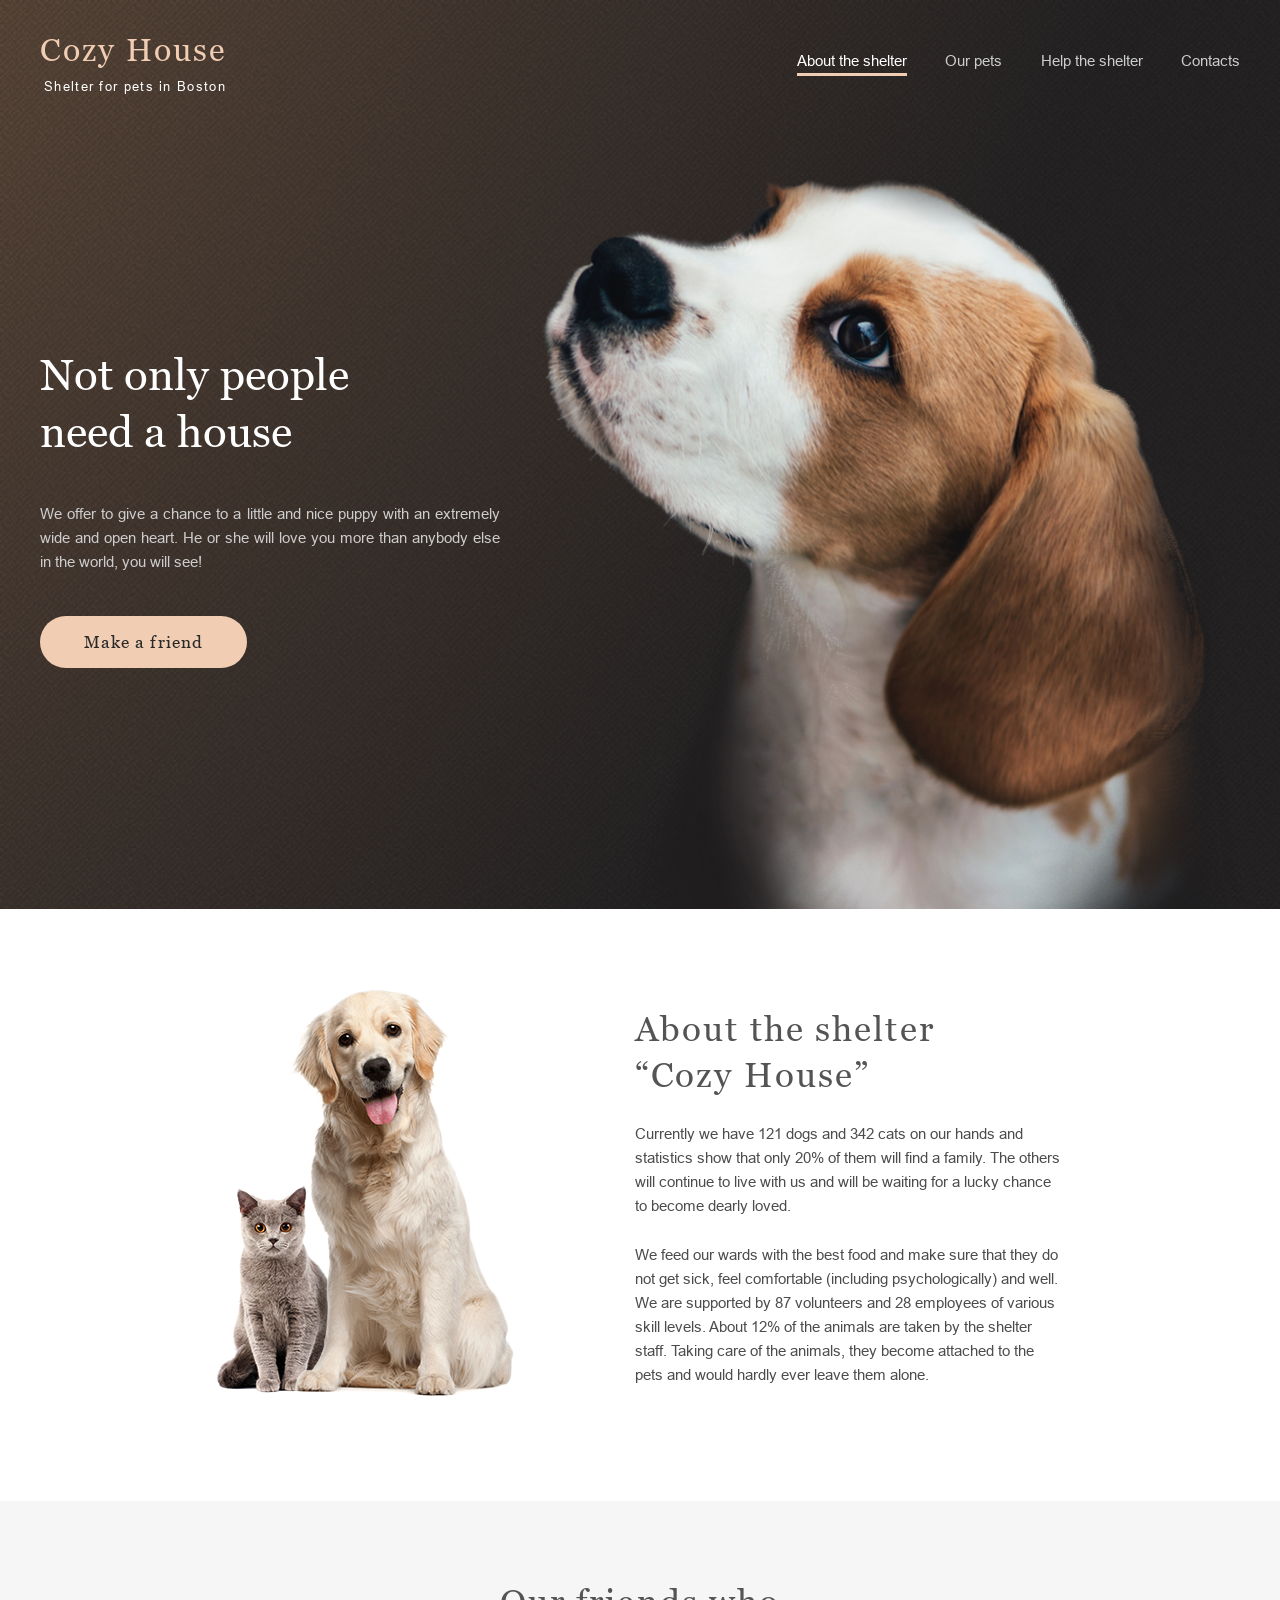
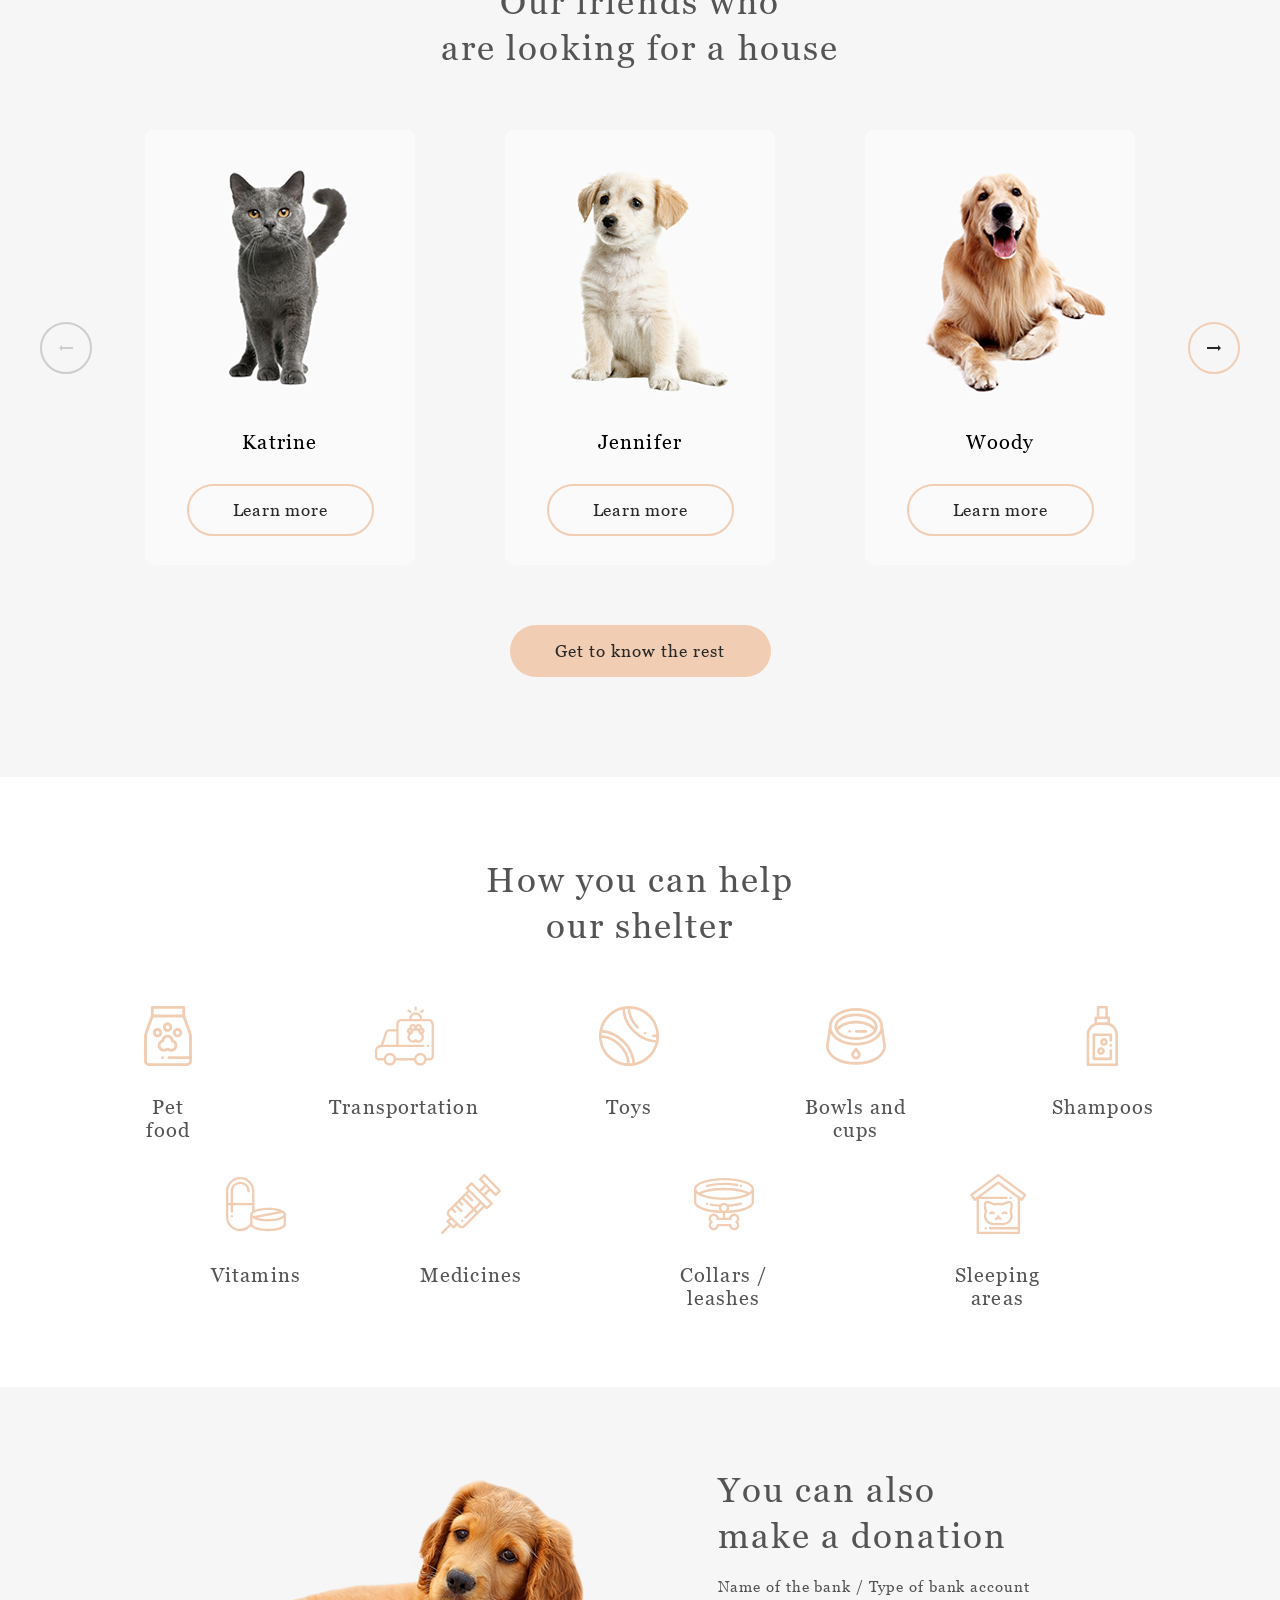
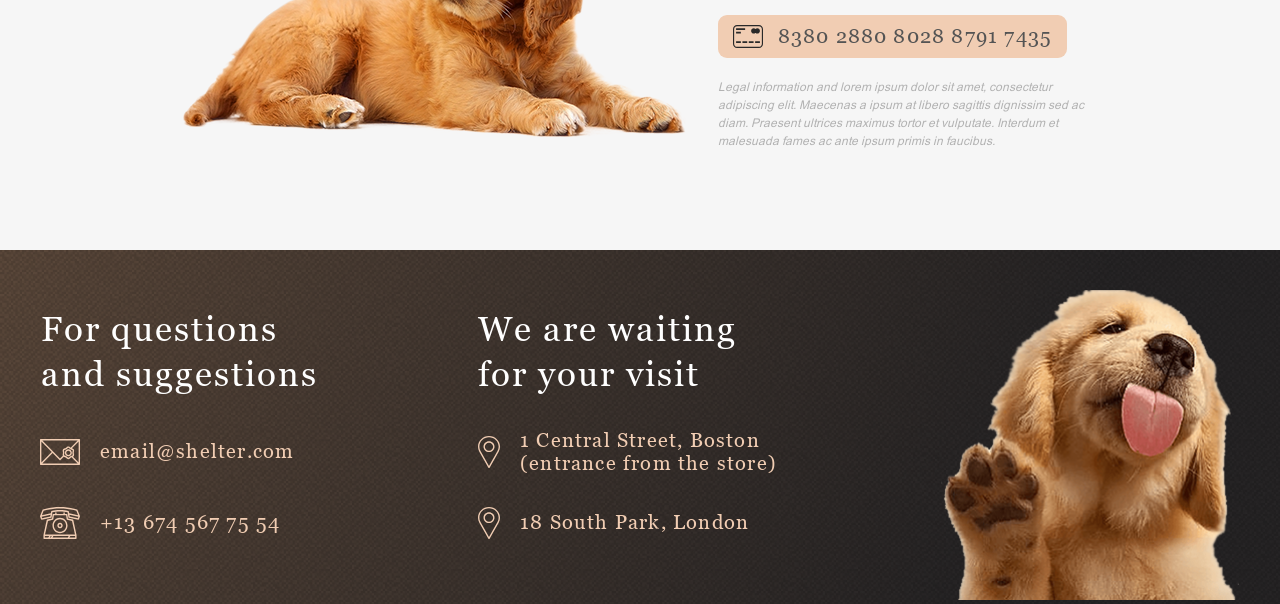
==== shelter/index.html @ bb34af9a "reafctor: realization layout design for our friends block(320px)" ====
<!DOCTYPE html>
<html lang="en">
<head>
    <meta charset="UTF-8">
    <meta name="viewport" content="width=device-width, initial-scale=1.0">
    <link rel="stylesheet" href="./css/style.css">
    <link rel="icon" type="image/x-icon" href="./img/pets-svgrepo-com.svg">
    <title>Shelter</title>
</head>
<body>
    <div class="container">
        <section class="container__header">
            <header>
                <a href="#">
                    <div class="header__title">
                            <h1>Cozy House</h1>
                            <p>Shelter for pets in Boston</p>
                    </div>
                </a>

               
                <ul class="burger__nav">
                    <li></li>
                    <li></li>
                    <li></li>
                </ul>
              
                <nav class="header__nav">
                   
                   
                    <ul>
                        <li> <a href="#" class="active-nav-el">About the shelter</a></li>
                        <li> <a href="./pages/pets.html" class="inactive-nav-el">Our pets</a></li>
                        <li> <a href="#help-the-shelter" class="inactive-nav-el">Help the shelter</a></li>
                        <li> <a href="#contacts" class="inactive-nav-el">Contacts</a></li>
                    </ul>
                </nav>
            </header>
            <section class="container__start-screen">
                <div class="start-screen__content">
                    <h2>Not only people need a house</h2>
                    <p>We offer to give a chance to a little and nice puppy with an extremely wide and open heart. He or she will love you more than anybody else in the world, you will see!</p>
                    <form action="#our-pets">
                        <button>Make a friend</button>
                    </form>
                  
                </div>
                <div class="start-screen__image">
                    <img src="./img/header-puppy.png" alt="header-puppy">
                </div>
            </section>
            
        </section>
        <section class="container__about">
            <div class="about">
                <div class="about__image">
                    <img src="./img/about-pets.png" alt="about-pets">
                </div>
                <div class="about__content">
                    <h3>About the shelter “Cozy House”</h3>
                    <p>Currently we have 121 dogs and 342 cats on our hands and statistics show that only 20% of them will find a family. The others will continue to live with us and will be waiting for a lucky chance to become dearly loved.</p>
                    <p>We feed our wards with the best food and make sure that they do not get sick, feel comfortable (including psychologically) and well. We are supported by 87 volunteers and 28 employees of various skill levels. About 12% of the animals are taken by the shelter staff. Taking care of the animals, they become attached to the pets and would hardly ever leave them alone.</p>
                </div>
            </div>
        </section>
        <section id="our-pets" class="container__pets">
            <div class="pets">
                <h3>Our friends who<br>
                    are looking for a house
                </h3>
                <div class="pets__slider">
                    <div class="button__container button__container_left">
                        <div class="slider__button slider__button_left"></div>
                    </div>
                    
                    <div class="slider__pets-block">
                        <div class="slider__block"><img src="../shelter/img/pets-katrine.png" alt="pets-katrine">
                            <p>Katrine</p>
                            <button class="slider__button">Learn more</button>
                        </div>
                        <div class="slider__block"><img src="../shelter/img/pets-jennifer.png" alt="pets-jennifer">
                            <p>Jennifer</p>
                            <button class="slider__button">Learn more</button>
                        </div>
                        <div class="slider__block"><img src="../shelter/img/pets-woody.png" alt="pets-woody">
                            <p>Woody</p>
                            <button class="slider__button">Learn more</button>
                        </div>
                    </div>
                    <div class="button__container button__container_right">
                        <div class="slider__button slider__button_right"></div>
                    </div>
                   
                </div>
                <form action="./pages/pets.html">
                    <button>Get to know the rest</button>
                </form>
               
            </div>
        </section>
        <section id="help-the-shelter" class="container__help">
            <h3>How you can help our shelter</h3>
            <div class="help__list">
                <div class="list__item list__item_1">
                    <img src="../shelter/img/icon-pet-food.svg" alt="icon-pet-food">
                    <h4>Pet food</h4>
                </div>
                <div class="list__item list__item_2">
                    <img src="../shelter/img/icon-transportation.svg" alt="icon-transportation">
                    <h4>Transportation</h4>
                </div>
                <div class="list__item list__item_3">
                    <img src="../shelter/img/icon-toys.svg" alt="icon-toys">
                    <h4>Toys</h4>
                </div>
                <div class="list__item list__item_4">
                    <img src="./img/icon-bowls-and-cups.svg" alt="icon-bowls-and-cups">
                    <h4>Bowls and cups</h4>
                </div>
                <div class="list__item list__item_5">
                    <img src="./img/icon-shampoos.svg" alt="icon-shampoos">
                    <h4>Shampoos</h4>
                </div>
                <div class="list__item list__item_6">
                    <img src="./img/icon-vitamins.svg" alt="icon-vitamins">
                    <h4>Vitamins</h4>
                </div>
                <div class="list__item list__item_7">
                    <img src="./img/icon-medicines.svg" alt="icon-medicines">
                    <h4>Medicines</h4>
                </div>
                <div class="list__item list__item_8">
                    <img src="./img/icon-collars-leashes.svg" alt="icon-collars-leashes">
                    <h4>Collars / leashes</h4>
                </div>
                <div class="list__item list__item_9">
                    <img src="./img/icon-sleeping-area.svg" alt="icon-sleeping-area">
                    <h4>Sleeping areas</h4>
                </div>
            </div>
        </section>
        <section class="container__donation">
            <div class="donation">
                <div class="donation__image">
                    <img src="./img/donation-dog.png" alt="donation-dog">
                </div>
                <div class="donation__content">
                    <h3>You can also make a donation</h3>
                    <h5>Name of the bank / Type of bank account</h5>
                    <a href="#">
                        <div class="donation__credit-cart-content">
                                <img src="./img/credit-card.svg" alt="credit-card">
                                <h4>8380 2880 8028 8791 7435</h4>
                        </div>
                    </a>
                   
                    <p>Legal information and lorem ipsum dolor sit amet, consectetur adipiscing elit. Maecenas a ipsum at libero sagittis dignissim sed ac diam. Praesent ultrices maximus tortor et vulputate. Interdum et malesuada fames ac ante ipsum primis in faucibus.</p>
                </div>
            </div>
        </section>
        <footer id="contacts">
            <div class="footer__block">
                <div class="suggestions-and-questions">
                    <h3>For questions<br> and suggestions</h3>
                    <p><img src="./img/icon-email.svg" alt="icon-email"><a href="mailto:email@shelter.com">email@shelter.com</a></p>
                    <p><img src="./img/icon-phone.svg" alt="icon-phone"><a href="tel:+136745677554">+13 674 567 75 54</a></p>
                </div>
                <div class="addresses">
                    <h3>We are waiting for your visit</h3>
                    <p><img src="./img/icon-marker.svg" alt="icon-marker"><a href="https://www.google.com/maps/search/1+Central+Street,+Boston/@42.3526809,-71.0531585,12.75z?entry=ttu" target="_blank">1 Central Street, Boston<br>(entrance from the store)</a></p>
                    <p><img src="./img/icon-marker.svg" alt="icon-marker"><a href="https://www.google.com/maps/search/18+South+Park,+London+/@51.4447037,-0.2385122,13z/data=!3m1!4b1?entry=ttu" target="_blank">18 South Park, London </a></p>
                </div>
                <div class="footer__image">
                    <img src="./img/footer-puppy.png" alt="puppy-image">
                </div>
            </div>
        </footer>
    </div>
</body>
</html>
---- shelter/css/style.css ----
@font-face {
    font-family: "Arial";
    src: url(../fonts/arial/ARIAL.TTF);
}

@font-face {
    font-family: "Georgia";
    src: url(../fonts/georgia-2/georgia.ttf);
}

html {
    scroll-behavior: smooth;
}

h3 {
    margin: 0;
    font-size: 35px;
    max-width: 370px;
    line-height: 45.5px;
    letter-spacing: 2px;
    color: #545454;
    font-weight: 200;
    font-family: "Georgia";
    margin: 0 auto;
    margin-top: 80px;
    text-align: center;
}

body {
    /* max-width: 1280px; */
    /* margin: 0 auto; */
    margin: 0;
}

body .container {
    width: 100%;
}

body .container .container__header {
    width: 100%;
    background-image: url('../img/header-background.png');
    background-size: cover;
}

body .container .container__header header {
    display: flex;
    flex-direction: row;
    justify-content: space-between;
    padding-top: 30px;
    max-width: 1200px;
    margin: 0 auto;
    padding-right: 30px;
    padding-left: 30px;
}

body .container .container__header header .burger__nav {
    display: none;
    flex-direction: column;
    justify-content: space-between;
    width: 30px;
    height: 22px;
    margin: auto;
    margin-right: 0;
    padding: 0;
}

body .container .container__header header .burger__nav li {
    height: 2px;
    width: 100%;
    background-color: #F1CDB3;
    list-style-type: none;
}

body .container .container__header header a {
    text-decoration: none;
}

body .container .container__header header a .header__title {
    display: flex;
    flex-direction: column;
    gap: 10px;
}

body .container .container__header header a .header__title h1 {
    color: #F1CDB3;
    font-size: 32px;
    line-height: 35.5x;
    margin: 0;
    letter-spacing: 2px;
    font-weight: 150;
    font-family: "Georgia";
}

body .container .container__header header a .header__title p {
    color: #FFFFFF;
    font-size: 13px;
    margin: 0;
    letter-spacing: 1.3px;
    font-family: "Arial";
    margin-left: 4px;
    color: #FFFFFF;
    font-weight: 100;
}

body .container .container__header header .header__nav {
    display: flex;
    align-items: center;
    max-width: 443px;
    width: 100%;
}

body .container .container__header header .header__nav ul {
    display: flex;
    flex-direction: row;
    width: 100%;
    justify-content: space-between;
    margin: 0;
    padding: 0;
    height: 27px;
}

body .container .container__header .header__nav ul li {
    list-style-type: none;
    height: 24px;
    box-sizing: border-box;
}

body .container .container__header header .header__nav ul li a {
    text-decoration: none;
    font-family: "Arial";
    font-size: 15px;
    letter-spacing: 0px;
    line-height: 23.5px;
    display: block;
    width: 100%;
    height: 100%;
    color: #CDCDCD;
}

@keyframes hover-nav {
    0%   {color: #CDCDCD;
    }
    100% { color: #FFFFFF;
    }
}

body .container .container__header header .header__nav ul li .inactive-nav-el:hover {
    color: white;
    cursor: pointer;
    /* border-bottom: 3px solid #F1CDB3; */
    animation-name: hover-nav;
    animation-duration: 0.1s;
    animation-fill-mode: forwards;
}

body .container .container__header header .header__nav ul li .active-nav-el {
    color: white;
    border-bottom: 3px solid #F1CDB3;
    cursor: default;
}

body .container .container__header .container__start-screen {
    height: fit-content;
    max-width: 1200px;
    margin: 0 auto;
    margin-top: 83px;
    display: flex;
    flex-direction: row;
    gap: 42px;
    /* flex-wrap: wrap; */
    padding-right: 30px;
    padding-left: 30px;
}

body .container .container__header .container__start-screen .start-screen__content {
   display: flex;
   flex-direction: column;
   gap: 42px;
   margin-top: 170px;
   width: 460px;
}

body .container .container__header .container__start-screen .start-screen__content h2 {
    font-size: 44px;
    width: 310px;
    color: white;
    margin: 0;
    line-height: 56.5px;
    font-family: "Georgia";
    font-weight: 100;
    color: #FFFFFF;
}

body .container .container__header .container__start-screen .start-screen__content p {
    font-size: 15px;
    width: 460px;
    color: white;
    margin: 0;
    text-align: justify;
    font-weight: 100;
    letter-spacing: 0px;
    line-height: 24px;
    height: auto;
    font-family: "Arial";
    color: #CDCDCD;
    font-weight: 100;
}

body .container .container__header .container__start-screen .start-screen__content button {
    width: 207px;
    height: 52px;
    border-radius: 100px;
    font-size: 17px;
    background-color: #F1CDB3;
    color: white;
    margin: 0;
    padding: 0;
    letter-spacing: 1.02px;
    line-height: 22.1px;
    border: none;
    color: #292929;
    font-family: "Georgia";
    cursor: pointer;
    transition: 1s;
}

body .container .container__header .container__start-screen .start-screen__content button:hover {
    background-color: #FDDCC4;
}

body .container .container__header .container__start-screen .start-screen__image {
    max-width: 698px;
    /* height: 728px; */
}

body .container .container__header .container__start-screen .start-screen__image img{
    width: 100%;
    height: 100%;
    object-fit: cover;
}

body .container .container__about {
   /* margin-left: 40px; */
   width: 100%;
   display: flex;
   justify-content: center;
}

body .container .container__about .about {
    display: flex;
    flex-direction: row;
    gap: 120px;
    padding-bottom: 100px;
    flex-wrap: wrap;
}

body .container .container__about .about .about__image {
    margin-top: 80px;
}

body .container .container__about .about .about__content {
   max-width: 430px;
   margin-top: 97px;
   display: flex;
   flex-direction: column;
   gap: 25px;
}

body .container .container__about .about .about__content h3 {
   margin: 0;
   font-size: 35px;
    text-align: left;
   max-width: 370px;
   line-height: 45.5px;
   letter-spacing: 2.1px;
   color: #545454;
   font-weight: 200;
   font-family: "Georgia";
}

body .container .container__about .about .about__content p {
    margin: 0;
    font-size: 15px;
    max-width: 430px;
    font-family: "Arial";
    line-height: 24px;
    letter-spacing: 0;
    color: #4C4C4C;
}

body .container .container__pets {
    background-color: #F6F6F6;
    padding-right: 30px;
    padding-left: 30px;
}

body .container .container__pets .pets {
    display: flex;
    flex-direction: column;
    gap: 60px;
}

body .container .container__pets .pets button {
    width: 261px;
    height: 52px;
    border-radius: 100px;
    margin: 0 auto;
    margin-bottom: 100px;
    background-color: #F1CDB3;
    font-size: 17px;
    line-height: 22.1px;
    letter-spacing: 1px;
    font-family: "Georgia";
    border: none;
    color: #292929;
    cursor: pointer;
    transition: 1s;
}

body .container .container__pets .pets button:hover {
    background-color: #FDDCC4;
}


body .container .container__pets .pets h3 {
    margin: 0;
    font-size: 35px;
    max-width: 400px;
    line-height: 45.5px;
    letter-spacing: 2.1px;
    color: #545454;
    font-weight: 200;
    font-family: "Georgia";
    text-align: center;
    margin: 0 auto;
    margin-top: 78px;
}

body .container .container__pets .pets .pets__slider {
    max-width: 1200px;
    width: 100%;
    display: flex;
    flex-direction: row;
    justify-content: space-between;
    margin: 0 auto;
    align-items: center;
  
}

body .container .container__pets .pets form {
    width: fit-content;
    margin: 0 auto;
}

body .container .container__pets .pets .pets__slider .button__container {
    max-width: 105px;
    width: 100%;
    display: flex;
}

body .container .container__pets .pets .pets__slider .button__container .slider__button {
    width: 52px;
    height: 52px;
    background-repeat: no-repeat;
}

body .container .container__pets .pets .pets__slider .button__container .slider__button:hover{
    border-color: #FDDCC4;
}

body .container .container__pets .pets .pets__slider .button__container .slider__button_left {
    background-image: url('../img/button_arrow_inactive.svg');
    /* margin-right: 53px; */
    /* padding-right: 53px; */
    justify-self: left;
}

body .container .container__pets .pets .pets__slider .button__container .slider__button_right {
    background-image: url('../img/button_arrow_right_active.svg');
    cursor: pointer;
    margin-left: auto;
    /* background-position: 0 0; */
    /* margin-left: 53px; */
    /* margin-left: 53px; */
    /* align-self: flex-end; */
}

body .container .container__pets .pets .pets__slider .button__container .slider__button_right:hover {
    background-image: url('../img/button_arrow_hover_right.svg');
    transition: 1s;
}



body .container .container__pets .pets .pets__slider .slider__pets-block {
    display: flex;
    flex-direction: row;
    justify-content: space-between;
    /* max-width: 1990px; */
    /* margin-left: 53px; */
    width: 100%;
    /* gap: 90px; */
    /* flex-wrap: wrap; */
}

body .container .container__pets .pets .pets__slider .slider__pets-block .slider__block {
    width: 270px;
    height: 435px;
    background-color: #FAFAFA;
    border-radius: 9px;
    display: flex;
    flex-direction: column;
    gap: 30px;
    box-sizing:border-box;
}

@keyframes hover-slider-block {
    0%   { border: 0px solid rgba(0, 0, 0, 0);;
    }
    100% {  border: 2px solid rgba(0, 0, 0, 0.174);;
    }
}

body .container .container__pets .pets .pets__slider .slider__pets-block .slider__block:hover {
    border: 2px solid rgba(0, 0, 0, 0.174);
    cursor: pointer;
    animation-name: hover-slider-block;
    animation-duration: 0.1s;
    animation-fill-mode: forwards;
}

body .container .container__pets .pets .pets__slider .slider__pets-block .slider__block:hover  button {
    border-color:  #FDDCC4;
    background-color: #FDDCC4;
}

body .container .container__pets .pets .pets__slider .slider__pets-block .slider__block p {
    margin: 0;
    padding: 0;
    font-family: "Georgia";
    font-size: 20px;
    text-align: center;
    letter-spacing: 1.2px;
}

body .container .container__pets .pets .pets__slider .slider__pets-block .slider__block .slider__button {
    margin: 0;
    padding: 0;
    width: 187px;
    height: 52px;
    border-radius: 100px;
    border: 2px solid #F1CDB3;
    margin: 0 auto;
    font-size: 17px;
    line-height: 22.1px;
    letter-spacing: 0.8px;
    color: #292929;
    font-family: "Georgia";
    background-color: inherit;
}



body .container .container__help {
    padding-bottom: 100px;
    padding-top: 80px;
}

body .container .container__help h3 {
    width: 100%;
    margin-bottom: 58px;
    margin-top: 0;
}

body .container .container__help .help__list {
    display: flex;
    flex-direction: row;
    column-gap: 120px;
    row-gap: 55px;
    flex-wrap: wrap;
    max-width: 1026px;
    margin: 0 auto;
    justify-content:center;
}



body .container .container__help .help__list .list__item {
    display: flex;
    flex-direction: column;
    height: 113px;
    gap: 30px;
}

body .container .container__help .help__list .list__item img {
    width: 60px;
    height: 60px;
    margin: 0 auto;
}

body .container .container__help .help__list .list__item h4 {
    margin: 0;
    font-size: 20px;
    line-height: 23px;
    letter-spacing: 1.1px;
    font-family: "Georgia";
    color: #545454;
    text-align: center;
    font-weight: 100;
}

body .container .container__help .help__list .list__item_1 {
    width: 82px;
}

body .container .container__help .help__list .list__item_2 {
    width: 150px;
}

body .container .container__help .help__list .list__item_3 {
    width: 60px;
}

body .container .container__help .help__list .list__item_4 {
    width: 153px;
}

body .container .container__help .help__list .list__item_5 {
    width: 101px;
}

body .container .container__help .help__list .list__item_6 {
    width: 89px;
}

body .container .container__help .help__list .list__item_7 {
    width: 101px;
}

body .container .container__help .help__list .list__item_8 {
    width: 165px;
}

body .container .container__help .help__list .list__item_9 {
    width: 143px;
}

body .container .container__donation {
    background-color: #F6F6F6;
   
}

body .container .container__donation .donation {
    max-width: 915px;
    display: flex;
    flex-direction: row;
    flex-wrap: wrap;
    padding-top: 80px;
    margin: 0 auto;
    gap: 30px;
    padding-bottom: 100px;
}

body .container .container__donation .donation a {
    display: block;
    text-decoration: none;
}

body .container .container__donation .donation .donation__image {
    margin-top: 11px;
}

body .container .container__donation .donation .donation__content {
    display: flex;
    flex-direction: column;
    align-items: left;
    gap: 20px;
}

body .container .container__donation .donation .donation__content h3 {
    margin: 0;
    width: 300px;
    text-align: left;
}

body .container .container__donation .donation .donation__content h5 {
    margin: 0;
    text-align: left;
    color: #545454;
    font-family: "Georgia";
    font-size: 15px;
    line-height: 16.5px;
    letter-spacing: 0.9px;
    font-weight: 100;
}

body .container .container__donation .donation .donation__content p {
    margin: 0;
    width: 380px;
    font-family: "Arial";
    font-style: italic;
    font-size: 12px;
    line-height: 18px;
    color: #B2B2B2;
}

body .container .container__donation .donation .donation__content .donation__credit-cart-content {
    width: 349px;
    height: 43px;
    border-radius: 9px;
    background-color: #F1CDB3;
    display: flex;
    flex-direction: row;
    gap: 15px;
    align-items: center;
    
}

body .container .container__donation .donation .donation__content .donation__credit-cart-content img {
   margin: 0;
   margin-left: 15px;
}

body .container .container__donation .donation .donation__content .donation__credit-cart-content h4 {
    color: #545454;
    font-size: 20px;
    font-family: "Georgia";
    line-height: 23px;
    letter-spacing: 1.2px;
    margin: 0;
    font-weight: 100;
}
body .container .container__donation .donation .donation__content .donation__credit-cart-content:hover {
    background-color: #FDDCC4;
    transition: 1s;
}


body .container footer {
    background-image: url('../img/header-background.png');
    background-size: cover;
    /* height: 100%; */
}

body .container footer .footer__block {
    display: flex;
    flex-direction: row;
    justify-content: space-between;
    /* gap: 160px; */
    max-width: 1200px;
    margin: 0 auto;
    padding-top: 40px;
    /* flex-wrap: wrap; */
    /* height: fit-content; */
}

body .container footer .footer__block .suggestions-and-questions {
    display: flex;
    flex-direction: column;
    gap: 39px;
    align-items:center;
    width: 278px; 
    margin-top: 16px;
}

body .container footer .footer__block p {
    margin: 0;
    display: flex;
    flex-direction: row;
    align-items:center;
    gap: 20px;
    width: 100%;
}

body .container footer .footer__block a {
    text-decoration: none;
    color: #F1CDB3;
    font-size: 20px;
    line-height: 23px;
    letter-spacing: 1.2px;
    font-weight: 100;
    font-family: "Georgia";
    transition: 1s;
}

body .container footer .footer__block a:hover {
    color: #fbf1e9;
}

body .container footer .footer__block h3 {
    margin-top: 0px;
    color: #FFFFFF;
    text-align: left;
}


body .container footer .footer__block .addresses {
    display: flex;
    flex-direction: column;
    gap: 32px;
    padding-bottom: 60px;
    width: 302px;
    margin-top: 16px;
    height: 234px;
}

body .container footer .footer__block .footer__image {
    align-self: flex-end;
}

@media (max-width: 1200px) {
    body .container .container__header .container__start-screen .start-screen__content {
        margin-top: 50px;
    }

    body .container .container__pets .pets .pets__slider .slider__pets-block {
        gap: 10px;
    }
}

@media (max-width: 1024px) {
    body .container .container__header .container__start-screen {
        flex-direction: column;
        align-items: center;
        margin-top: 60px;
        padding-left: 45px;
        gap: 100px;
    }

    body .container .container__header .container__start-screen .start-screen__content {
        margin-top: 0;
    }

    body .container .container__header .container__start-screen .start-screen__content form {
        width: fit-content;
        margin: 0 auto;
    }

    body .container .container__header .container__start-screen .start-screen__content button {
        margin: 0 auto;
    }

    body .container .container__header .container__start-screen .start-screen__image img {
        width: 81%;
        margin-left: 15%;
    }


    body .container .container__about .about {
        flex-direction: column-reverse;
        gap: 80px;
    }

    body .container .container__about .about .about__content {
        margin-top: 80px;
    }

    body .container .container__about .about .about__image {
        margin-top: 0px;
       margin: 0 auto;
    }

    body .container .container__pets .pets .pets__slider .slider__pets-block {
        justify-content: center;
    }

    body .container .container__pets .pets .pets__slider .slider__pets-block .slider__block:last-child{
        display: none;
    }

    body .container .container__pets .pets .pets__slider .button__container {
        max-width: 64px;
    }

    body .container .container__donation .donation {
        flex-direction: column-reverse;
        max-width: fit-content;
        gap: 48px
    }

    body .container .container__donation .donation .donation__content {
        max-width: fit-content;
        margin: 0 auto;
    }


    body .container footer .footer__block {
        flex-wrap: wrap;
        justify-content: center;
        column-gap: 60px;
        padding-top: 11px;
    }
    body .container footer .footer__block .addresses {
        padding-bottom: 64px;
    }
}

@media (max-width: 768px){
    body .container .container__header .container__start-screen {
        padding-left: 30px;
    }

    body .container .container__header .container__start-screen .start-screen__image img {
        margin-left: 19%;
    }

    body .container .container__pets .pets h3 {
        margin-top: 74px;
    }

    body .container .container__pets .pets .pets__slider .slider__pets-block {
        justify-content: space-between;
    }

    body .container .container__help .help__list {
        column-gap: 60px;
        row-gap: 55px;
        /* justify-content: center; */
    }

    body .container .container__help .help__list .list__item {
        width: 170px;
    }

    /* body .container .container__donation .donation {
        flex-direction: column-reverse;
        max-width: fit-content;
        gap: 48px
    }

    body .container .container__donation .donation .donation__content {
        max-width: fit-content;
        margin: 0 auto;
    } */

   
}

@media (max-width: 728px) {

    body .container .container__pets .pets .pets__slider .slider__pets-block{
        justify-content: center;
    }
    body .container .container__pets .pets .pets__slider .slider__pets-block .slider__block:nth-of-type(2) {
        display: none;
    }

    body .container .container__donation .donation .donation__image {
        max-width: 505px;
        width: 100%;
    }

    body .container .container__donation .donation .donation__image img {
        width: 100%;
        height: auto;
        object-fit: contain;
        display: block;
    }
}

@media (max-width: 720px) {

    body .container .container__header .container__start-screen .start-screen__content {
        max-width: 460px;
        width: 100%
    }

    body .container .container__header .container__start-screen .start-screen__content h2 {
        width: auto;
    }

    body .container .container__header .container__start-screen .start-screen__content p {
        width: auto;
    }

    body .container .container__header header .burger__nav {
        display: flex;
    }

    body .container .container__header header .header__nav {
        display: none;
    }
}

@media (max-width: 460px){
    /* body h3 {
        text-align: center;
        font-size: 25px;
        line-height: 32.5px;
        letter-spacing: 1.5px;
    } */

    body .container .container__header header {
        padding-left: 20px;
        padding-right: 20px;
    }

    body .container .container__header .container__start-screen {
        padding-left: 10px;
        padding-right: 10px;
        margin-top: 59px;
        gap: 106px;
    }

    body .container .container__header .container__start-screen .start-screen__content h2 {
        font-size: 25px;
        text-align: center;
        line-height: 32.5px;
        letter-spacing: 1.5px;
        /* width: 100%; */
        padding: 0 45px; 
    }

    body .container .container__header .container__start-screen .start-screen__content p {
        /* padding: 0 12px; */
        text-align: center;
    }

    body .container .container__header .container__start-screen .start-screen__content {
        gap: 41px;
    }

    body .container .container__header .container__start-screen .start-screen__image img {
        width: 86%;
        margin-left: 14%;
    }

    body .container .container__about {
        /* max-width: 300px; */
        width: 100%;
       margin: 0 auto;
    }

    body .container .container__about .about {
        max-width: 300px;
        width: 100%;
        margin: 0 auto;
        gap: 43px;
        padding-bottom: 42px;
    }

    body .container .container__about .about .about__image {
        max-width: 260px;
        width: 100%;
    }

    body .container .container__about .about .about__image img {
        width: 100%;
        object-fit: cover;
    }

    body .container .container__about .about .about__content {
        margin: 0 auto;
        margin-top: 41px;
        max-width: 290px;
        width: 100%;
        gap: 23px;
    }

    body .container .container__about .about .about__content h3 {
        text-align: center;
        font-size: 25px;
        line-height: 32.5px;
        letter-spacing: 1.5px;
    }

    body .container .container__about .about .about__content p {
        text-align: justify;
        margin: 0 10px;
    }

    body .container .container__pets {
        width: 100%;
        padding: 0;
    }

    body .container .container__pets .pets h3 {
        margin-top: 36px;
        text-align: center;
        font-size: 25px;
        line-height: 32.5px;
        letter-spacing: 1.5px;
    }

    body .container .container__pets .pets {
        gap: 41px;
    }

    body .container .container__pets .pets .pets__slider {
        max-width: 270px;
        width: 100%;
        display: grid;
        grid-template-columns: auto auto auto auto;
        grid-template-rows: 1fr 52px;
        /* gap: 20px; */
        row-gap: 20px;
    }

    body .container .container__pets .pets .pets__slider .slider__pets-block {
        grid-row: 1 ;
        grid-column: 1 / span 4;
    }

    /* body .container .container__pets .pets .pets__slider .button__container {
        grid-row: 2;
    } */

    
    body .container .container__pets .pets .pets__slider .button__container_left {
        /* margin-right: 80px; */
        grid-row: 2;
        grid-column: 2;
    }

    body .container .container__pets .pets .pets__slider .button__container_right {
        /* margin-left: calc(100% - 120px); */
        margin-left: 80px;
        grid-row: 2;
        grid-column: 3;
    }

    body .container .container__pets .pets .pets__slider .button__container .slider__button_right {
        margin: 0;
    }
}

@media (max-width: 320px) {

}
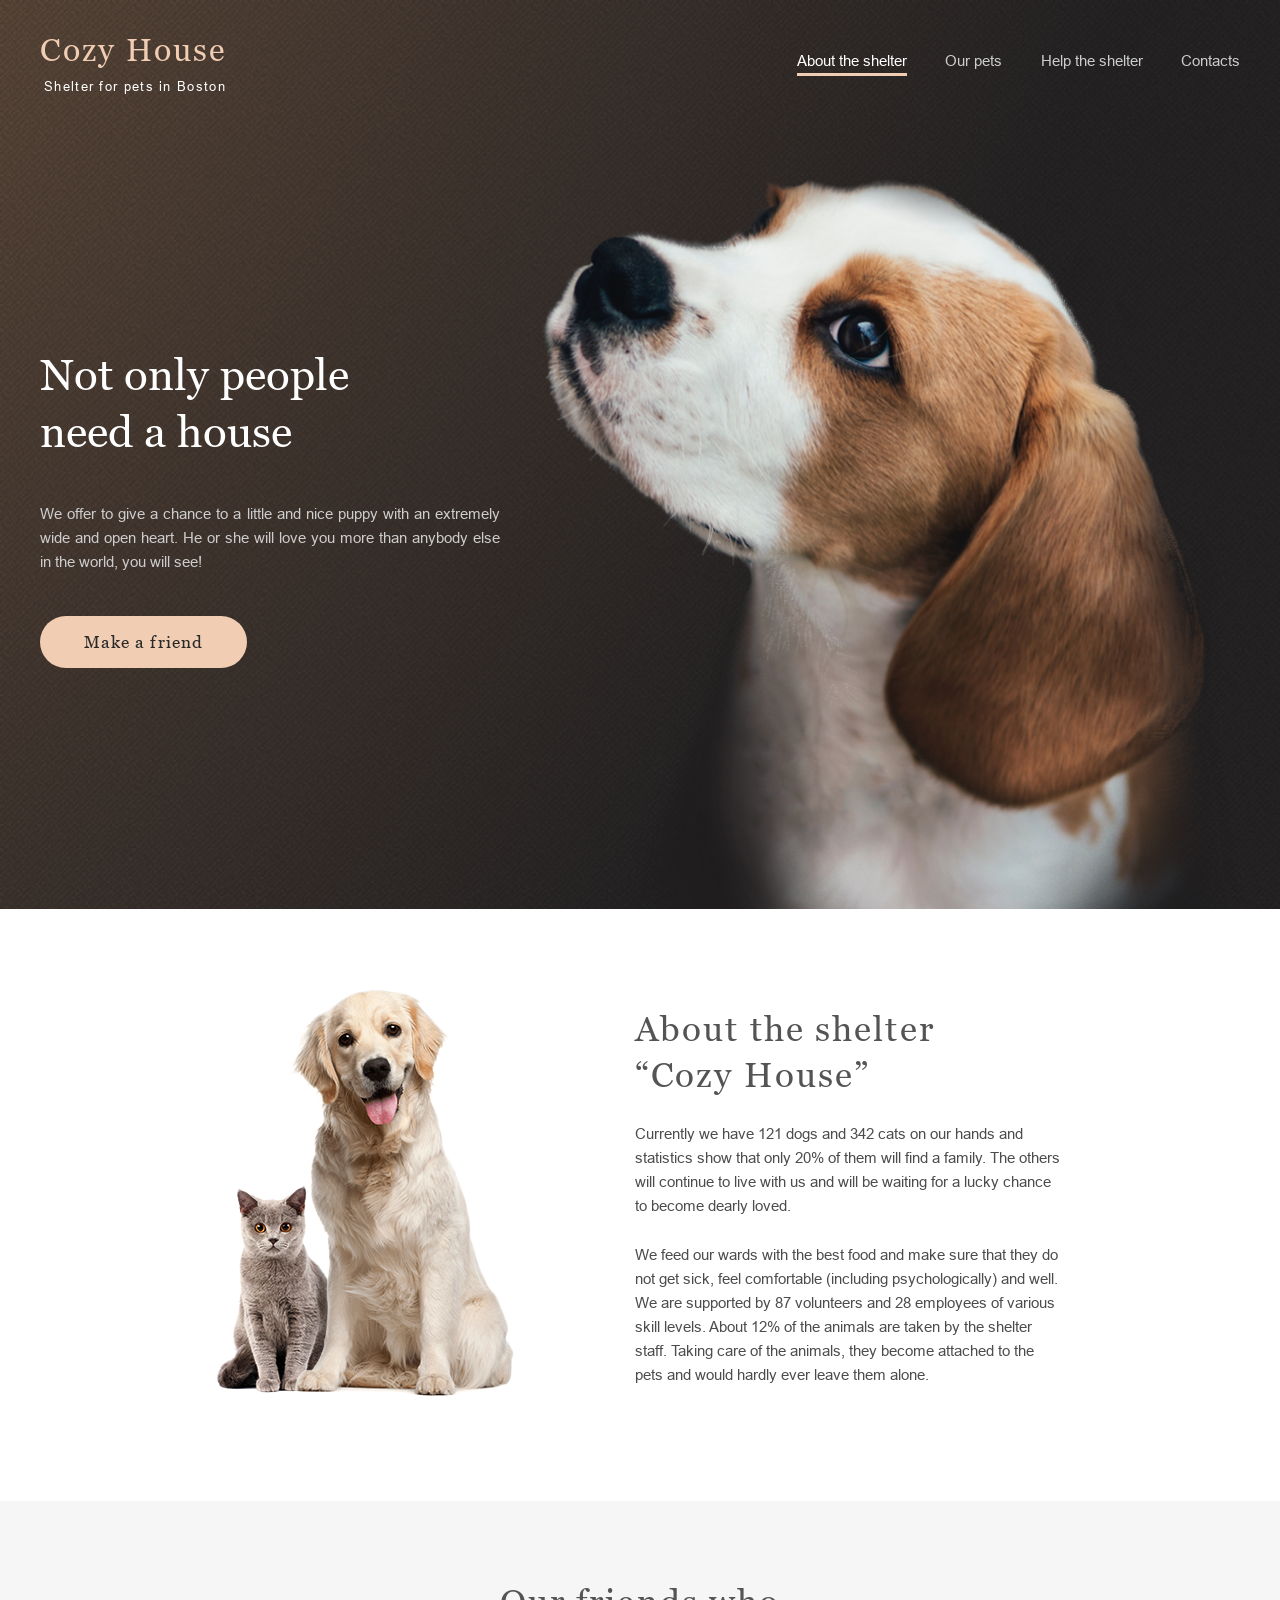
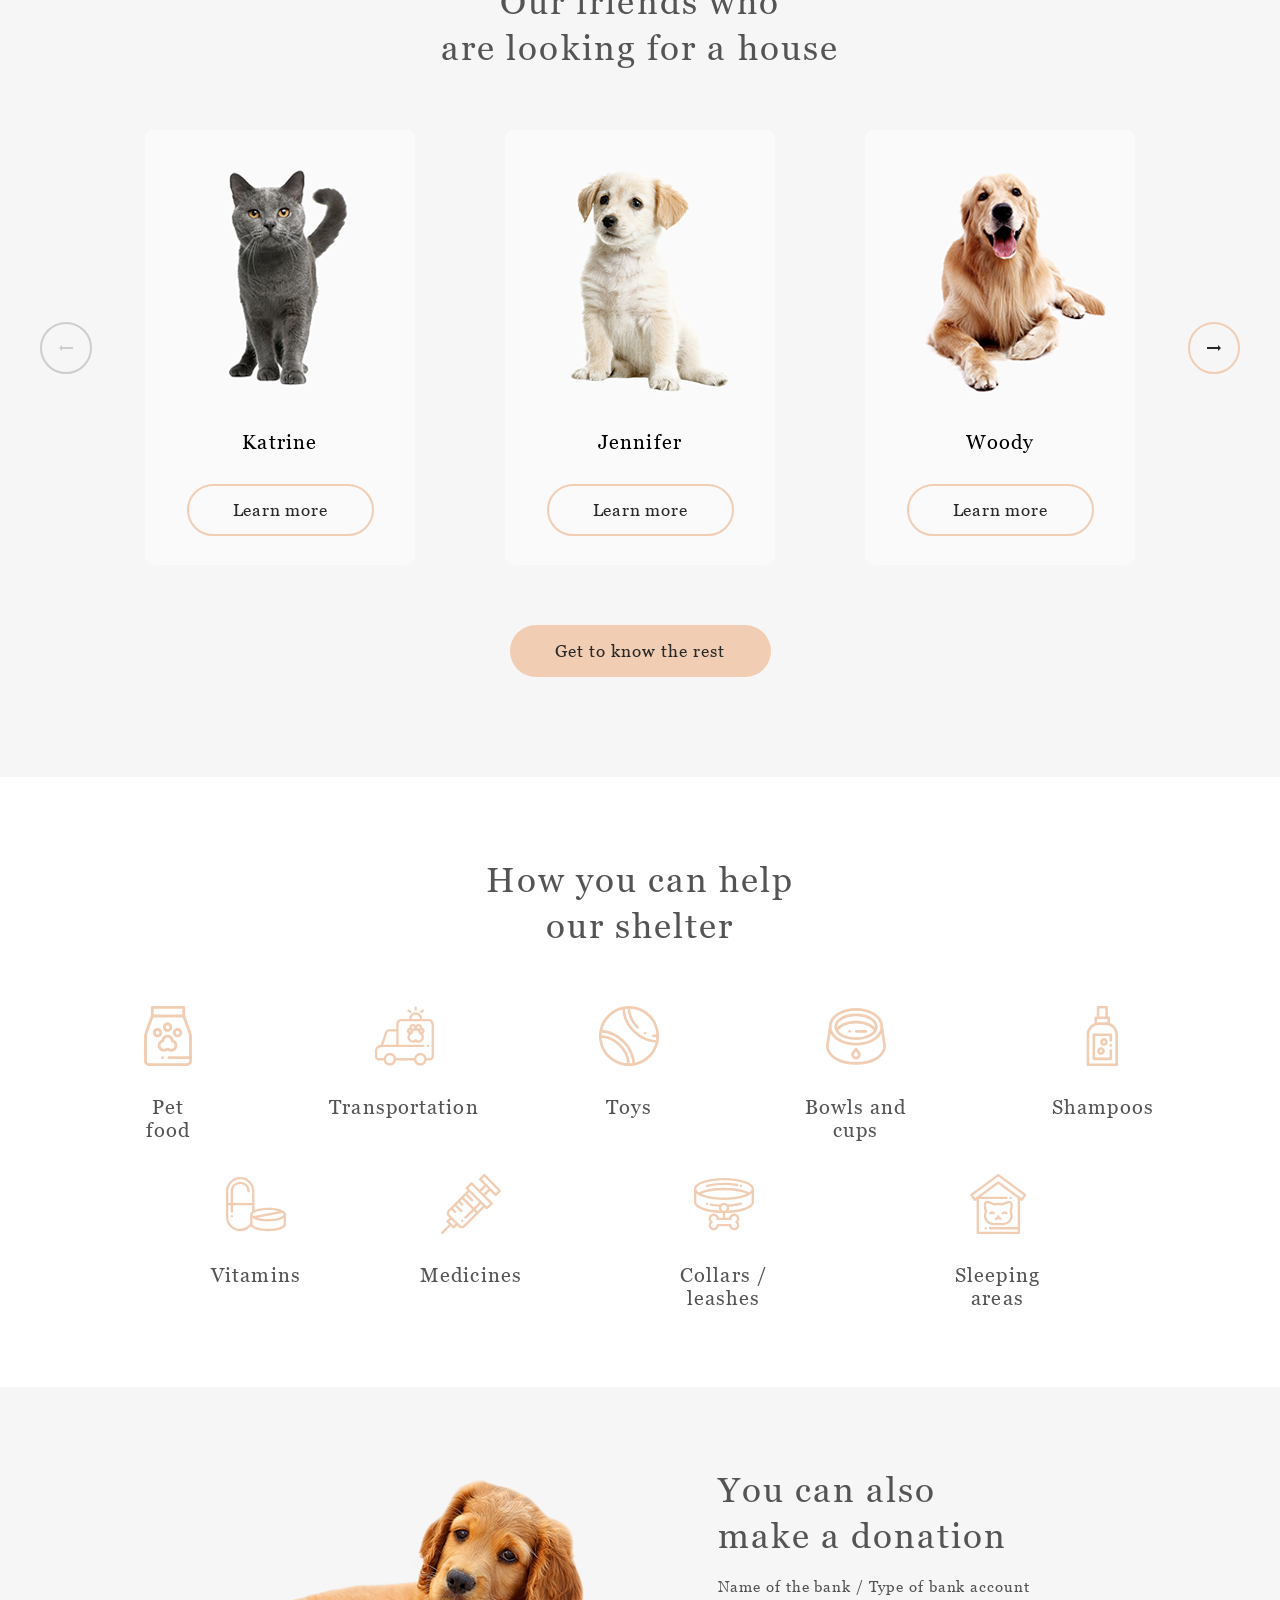
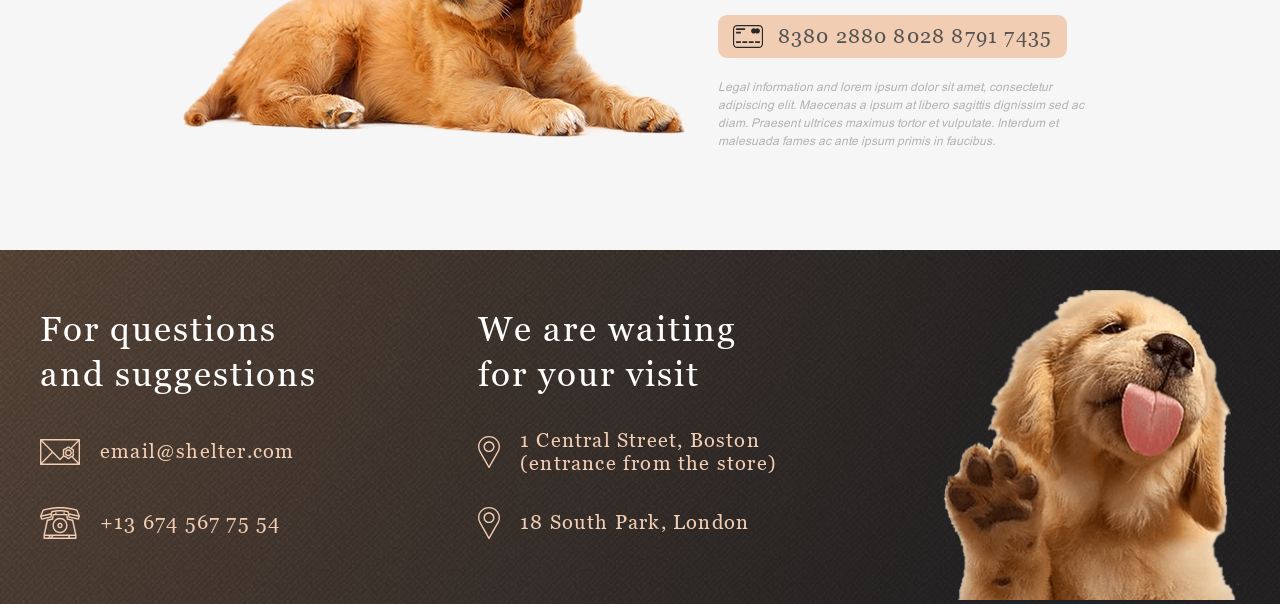
==== commit d4690e96: "refactor: realization layout design for donation, footer block(320px)" ====
--- a/shelter/index.html
+++ b/shelter/index.html
@@ -161,7 +161,7 @@
         <footer id="contacts">
             <div class="footer__block">
                 <div class="suggestions-and-questions">
-                    <h3>For questions<br> and suggestions</h3>
+                    <h3>For questions and suggestions</h3>
                     <p><img src="./img/icon-email.svg" alt="icon-email"><a href="mailto:email@shelter.com">email@shelter.com</a></p>
                     <p><img src="./img/icon-phone.svg" alt="icon-phone"><a href="tel:+136745677554">+13 674 567 75 54</a></p>
                 </div>
--- a/shelter/css/style.css
+++ b/shelter/css/style.css
@@ -27,8 +27,6 @@
 }
 
 body {
-    /* max-width: 1280px; */
-    /* margin: 0 auto; */
     margin: 0;
 }
 
@@ -147,7 +145,6 @@
 body .container .container__header header .header__nav ul li .inactive-nav-el:hover {
     color: white;
     cursor: pointer;
-    /* border-bottom: 3px solid #F1CDB3; */
     animation-name: hover-nav;
     animation-duration: 0.1s;
     animation-fill-mode: forwards;
@@ -167,7 +164,6 @@
     display: flex;
     flex-direction: row;
     gap: 42px;
-    /* flex-wrap: wrap; */
     padding-right: 30px;
     padding-left: 30px;
 }
@@ -230,7 +226,6 @@
 
 body .container .container__header .container__start-screen .start-screen__image {
     max-width: 698px;
-    /* height: 728px; */
 }
 
 body .container .container__header .container__start-screen .start-screen__image img{
@@ -240,7 +235,6 @@
 }
 
 body .container .container__about {
-   /* margin-left: 40px; */
    width: 100%;
    display: flex;
    justify-content: center;
@@ -370,8 +364,6 @@
 
 body .container .container__pets .pets .pets__slider .button__container .slider__button_left {
     background-image: url('../img/button_arrow_inactive.svg');
-    /* margin-right: 53px; */
-    /* padding-right: 53px; */
     justify-self: left;
 }
 
@@ -379,10 +371,6 @@
     background-image: url('../img/button_arrow_right_active.svg');
     cursor: pointer;
     margin-left: auto;
-    /* background-position: 0 0; */
-    /* margin-left: 53px; */
-    /* margin-left: 53px; */
-    /* align-self: flex-end; */
 }
 
 body .container .container__pets .pets .pets__slider .button__container .slider__button_right:hover {
@@ -396,11 +384,7 @@
     display: flex;
     flex-direction: row;
     justify-content: space-between;
-    /* max-width: 1990px; */
-    /* margin-left: 53px; */
     width: 100%;
-    /* gap: 90px; */
-    /* flex-wrap: wrap; */
 }
 
 body .container .container__pets .pets .pets__slider .slider__pets-block .slider__block {
@@ -639,19 +623,15 @@
 body .container footer {
     background-image: url('../img/header-background.png');
     background-size: cover;
-    /* height: 100%; */
 }
 
 body .container footer .footer__block {
     display: flex;
     flex-direction: row;
     justify-content: space-between;
-    /* gap: 160px; */
     max-width: 1200px;
     margin: 0 auto;
     padding-top: 40px;
-    /* flex-wrap: wrap; */
-    /* height: fit-content; */
 }
 
 body .container footer .footer__block .suggestions-and-questions {
@@ -815,25 +795,11 @@
     body .container .container__help .help__list {
         column-gap: 60px;
         row-gap: 55px;
-        /* justify-content: center; */
     }
 
     body .container .container__help .help__list .list__item {
         width: 170px;
     }
-
-    /* body .container .container__donation .donation {
-        flex-direction: column-reverse;
-        max-width: fit-content;
-        gap: 48px
-    }
-
-    body .container .container__donation .donation .donation__content {
-        max-width: fit-content;
-        margin: 0 auto;
-    } */
-
-   
 }
 
 @media (max-width: 728px) {
@@ -883,12 +849,6 @@
 }
 
 @media (max-width: 460px){
-    /* body h3 {
-        text-align: center;
-        font-size: 25px;
-        line-height: 32.5px;
-        letter-spacing: 1.5px;
-    } */
 
     body .container .container__header header {
         padding-left: 20px;
@@ -907,12 +867,10 @@
         text-align: center;
         line-height: 32.5px;
         letter-spacing: 1.5px;
-        /* width: 100%; */
         padding: 0 45px; 
     }
 
     body .container .container__header .container__start-screen .start-screen__content p {
-        /* padding: 0 12px; */
         text-align: center;
     }
 
@@ -926,7 +884,6 @@
     }
 
     body .container .container__about {
-        /* max-width: 300px; */
         width: 100%;
        margin: 0 auto;
     }
@@ -992,7 +949,6 @@
         display: grid;
         grid-template-columns: auto auto auto auto;
         grid-template-rows: 1fr 52px;
-        /* gap: 20px; */
         row-gap: 20px;
     }
 
@@ -1001,19 +957,12 @@
         grid-column: 1 / span 4;
     }
 
-    /* body .container .container__pets .pets .pets__slider .button__container {
-        grid-row: 2;
-    } */
-
-    
     body .container .container__pets .pets .pets__slider .button__container_left {
-        /* margin-right: 80px; */
         grid-row: 2;
         grid-column: 2;
     }
 
     body .container .container__pets .pets .pets__slider .button__container_right {
-        /* margin-left: calc(100% - 120px); */
         margin-left: 80px;
         grid-row: 2;
         grid-column: 3;
@@ -1022,10 +971,177 @@
     body .container .container__pets .pets .pets__slider .button__container .slider__button_right {
         margin: 0;
     }
-}
-
-@media (max-width: 320px) {
-
-} 
-
-
+
+    body .container .container__pets .pets form button {
+        margin-bottom: 42px;
+    }
+
+    body .container .container__help {
+        width: 100%;
+        padding: 0;
+    }
+
+    body .container .container__help h3 {
+        margin: 0 auto;
+        margin-top: 43px;
+       max-width: 270px;
+        text-align: center;
+        font-size: 25px;
+        line-height: 32.5px;
+        letter-spacing: 1.5px;
+        margin-bottom: 43px;
+    }
+
+    body .container .container__help .help__list {
+        column-gap: 29px;
+        row-gap: 4px;
+        justify-content: space-between;
+        margin: 0 auto;
+        padding: 0 15px;
+        padding-bottom: 14px;
+    }
+
+    body .container .container__help .help__list .list__item {
+        width: 130px;
+        gap: 20px;
+    }
+
+    body .container .container__help .help__list .list__item h4 {
+        margin: 0;
+    font-size: 15px;
+    line-height: 16.5px;
+    letter-spacing: 0.9px;
+    font-family: "Georgia";
+    color: #545454;
+    text-align: center;
+    font-weight: 100;
+    }
+
+    body .container .container__help .help__list .list__item img {
+        width: 50px;
+        height: 50px;
+    }
+
+    body .container .container__donation .donation {
+        padding-top: 42px;
+        padding-bottom: 43px;
+        width: 100%;
+        gap: 31px;
+    }
+
+    body .container .container__donation .donation .donation__content {
+        max-width: 300px;
+        width: 100%;
+        gap: 20px;
+    }
+
+    body .container .container__donation .donation .donation__content h3 {
+        margin-top: 0px;
+        max-width: 220px;
+        text-align: center;
+        font-size: 25px;
+        line-height: 32px;
+        letter-spacing: 1.5px;
+        margin-bottom: 43px;
+        margin: 0 auto;
+    }
+
+    body .container .container__donation .donation .donation__content .donation__credit-cart-content {
+        max-width: 281px;
+        width: 100%;
+        gap: 0px;
+        margin: 0 auto;
+    }
+
+    body .container .container__donation .donation .donation__content .donation__credit-cart-content img {
+        margin-left: 14px;
+        margin-right: 15px;
+    }
+
+    body .container .container__donation .donation .donation__content .donation__credit-cart-content h4 {
+        margin: 0;
+        font-size: 15px;
+        line-height: 17px;
+        letter-spacing: 0.9px;
+        font-family: "Georgia";
+        color: #545454;
+        text-align: center;
+        font-weight: 100;
+    }
+
+    body .container .container__donation .donation .donation__content h5 {
+        letter-spacing: 0;
+        padding-left: 3px;
+        line-height: 24px;
+    }
+
+    body .container .container__donation .donation .donation__content p {
+        max-width: 380px;
+        width: 100%;
+        padding-left: 0px;
+        text-align: justify;
+        max-width: 280px;
+        width: 100%;
+    }
+
+    body .container .container__donation .donation .donation__image img {
+        width: 260px;
+        margin: 0 auto;
+    }
+
+    body .container footer .footer__block {
+        max-width: 300px;
+        margin: 0;
+        margin: 0 auto;
+    }
+
+    body .container footer .footer__block .suggestions-and-questions {
+        margin-top: 19px;
+    }
+
+    body .container footer .footer__block .suggestions-and-questions h3 {
+        margin: 0;
+        margin-top: 0px;
+        max-width: 278px;
+        width: 100%;
+        text-align: center;
+        font-size: 25px;
+        line-height: 32.5px;
+        letter-spacing: 1.5px;
+    }
+
+    body .container footer .footer__block .suggestions-and-questions p {
+        width: fit-content;
+        gap: 20px;
+        justify-content: space-between;
+    }
+
+    body .container footer .footer__block .addresses {
+        max-width: 300px;
+        gap: 40px;
+        padding-bottom: 53px;
+    }
+
+    body .container footer .footer__block h3 {
+        margin: 0 auto;
+        margin-top: 24px;
+        max-width: 270px;
+        width: 100%;
+        text-align: center;
+        font-size: 25px;
+        line-height: 32.5px;
+        letter-spacing: 1.5px;
+    }
+
+    body .container footer .footer__block .footer__image {
+        max-width: 260px;
+        width: 100%;
+    }
+
+    body .container footer .footer__block .footer__image img {
+        width: 100%;
+        object-fit: contain;
+    }
+}
+
+
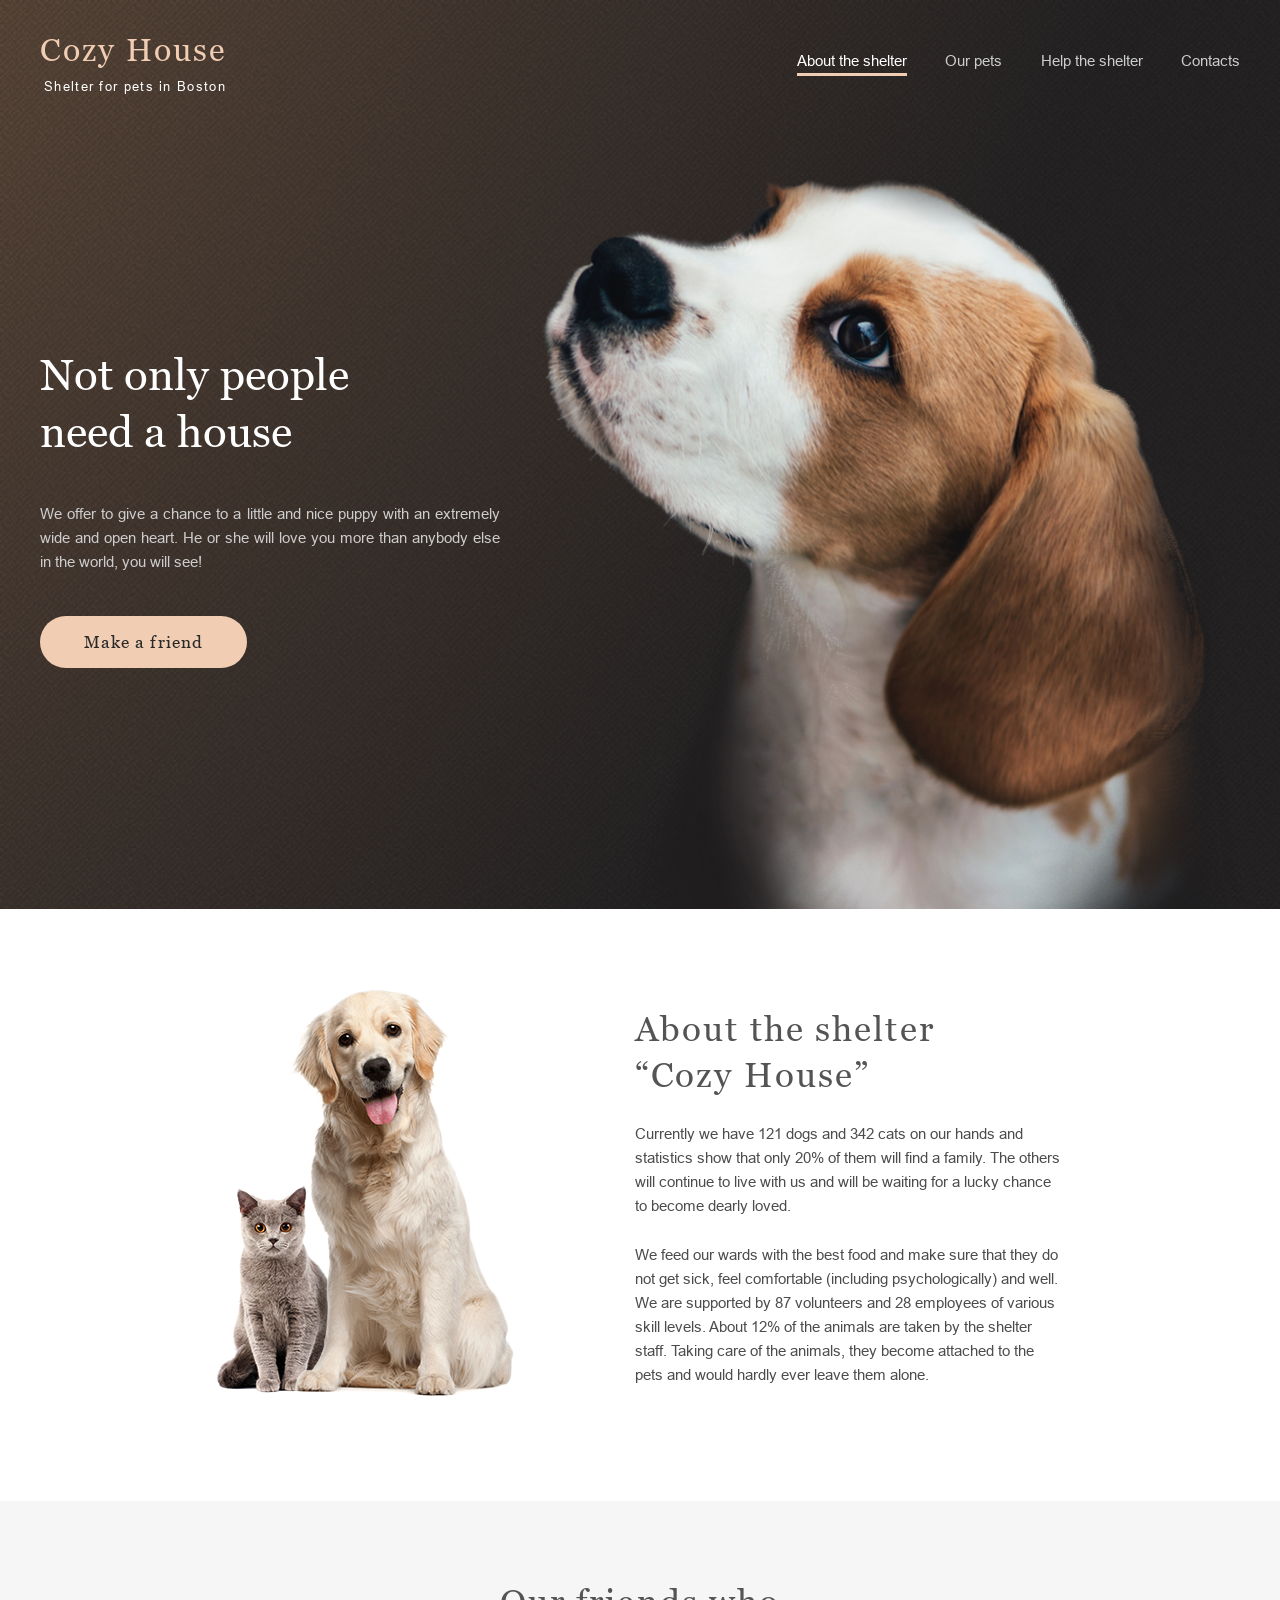
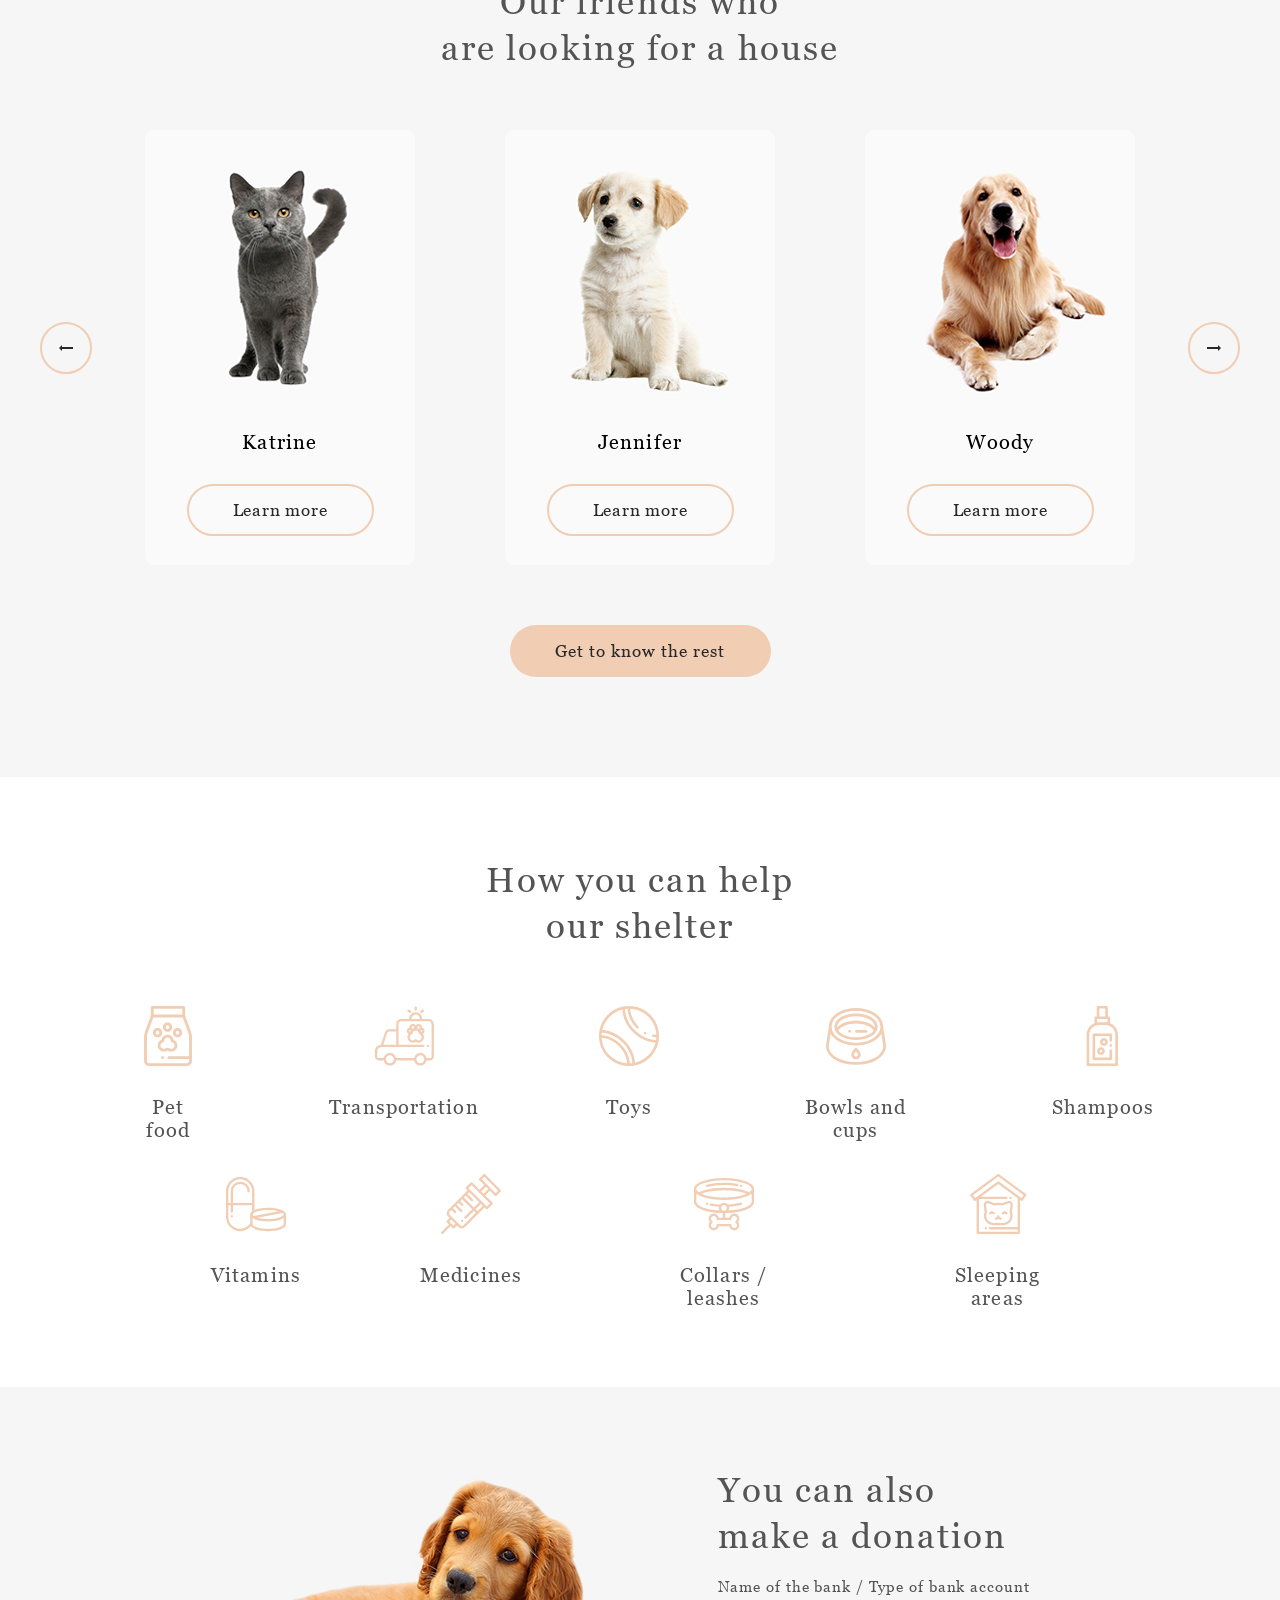
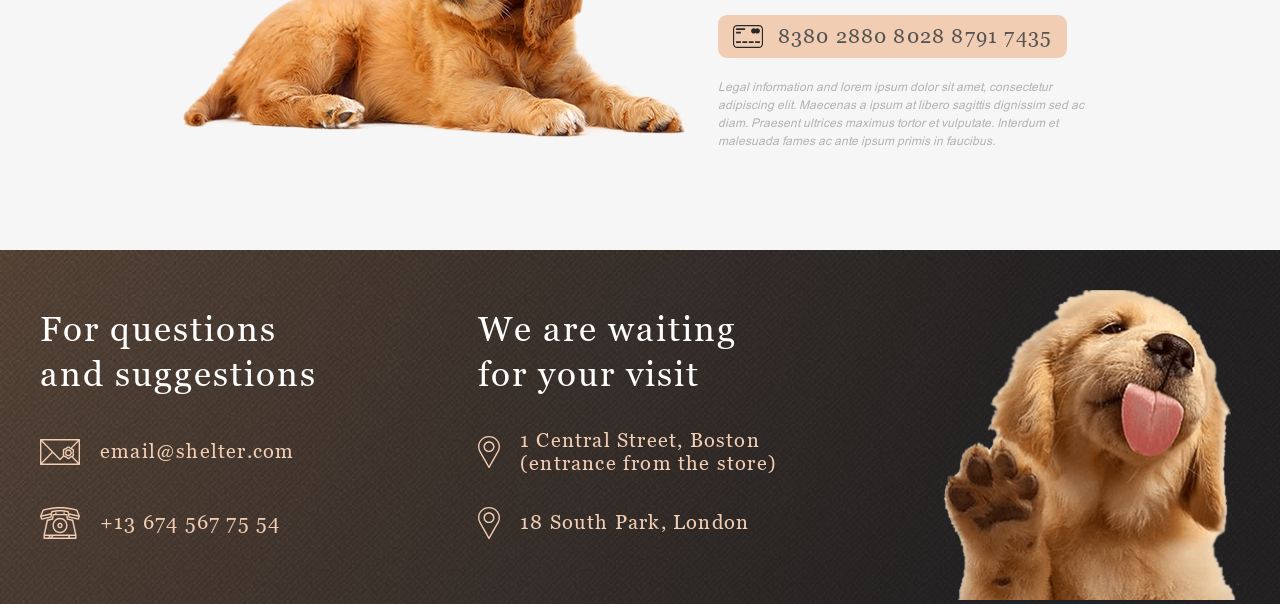
==== commit 4b694040: "feat: realization slider movement to the left" ====
--- a/shelter/index.html
+++ b/shelter/index.html
@@ -10,7 +10,7 @@
 <body>
     <div class="container">
         <section class="container__header">
-            <header>
+            <header class="header">
                 <a href="#">
                     <div class="header__title">
                             <h1>Cozy House</h1>
@@ -26,8 +26,6 @@
                 </ul>
               
                 <nav class="header__nav">
-                   
-                   
                     <ul>
                         <li> <a href="#" class="active-nav-el">About the shelter</a></li>
                         <li> <a href="./pages/pets.html" class="inactive-nav-el">Our pets</a></li>
@@ -74,16 +72,47 @@
                     </div>
                     
                     <div class="slider__pets-block">
-                        <div class="slider__block"><img src="../shelter/img/pets-katrine.png" alt="pets-katrine">
+                        <div class="slider__block">
+                            <img src="./img/pets-katrine.png" alt="pets-katrine">
                             <p>Katrine</p>
                             <button class="slider__button">Learn more</button>
                         </div>
-                        <div class="slider__block"><img src="../shelter/img/pets-jennifer.png" alt="pets-jennifer">
+                        <div class="slider__block"><img src="./img/pets-jennifer.png" alt="pets-jennifer">
                             <p>Jennifer</p>
                             <button class="slider__button">Learn more</button>
                         </div>
-                        <div class="slider__block"><img src="../shelter/img/pets-woody.png" alt="pets-woody">
+                        <div class="slider__block"><img src="./img/pets-woody.png" alt="pets-woody">
                             <p>Woody</p>
+                            <button class="slider__button">Learn more</button>
+                        </div>
+                        <div class="slider__block">
+                            <img src="./img/pets-sophia.png" alt="pets-sophia">
+                            <p>Sophia</p>
+                            <button class="slider__button">Learn more</button>
+                        </div>
+                        <div class="slider__block">
+                            <img src="./img/pets-timmy.png" alt="pets-timmy">
+                            <p>Timmy</p>
+                            <button class="slider__button">Learn more</button>
+                        </div>
+                        <div class="slider__block">
+                            <img src="./img/pets-charly.png" alt="pets-charly">
+                            <p>Charly</p>
+                            <button class="slider__button">Learn more</button>
+                        </div>
+                        <div class="slider__block">
+                            <img src="./img/pets-scarlet.png" alt="pets-scarlet">
+                            <p>Scarlett</p>
+                            <button class="slider__button">Learn more</button>
+                        </div>
+                        <div class="slider__block">
+                            <img src="./img/pets-freddie.png" alt="pets-freddie">
+                            <p>Freddie</p>
+                            <button class="slider__button">Learn more</button>
+                        </div>
+                        <div class="slider__block">
+                            <img src="./img/pets-freddie.png" alt="pets-freddie">
+                            <p>Freddie</p>
                             <button class="slider__button">Learn more</button>
                         </div>
                     </div>
@@ -177,4 +206,5 @@
         </footer>
     </div>
 </body>
+<script type="module" src="./js/index.js"></script>
 </html>
--- a/shelter/css/style.css
+++ b/shelter/css/style.css
@@ -10,6 +10,7 @@
 
 html {
     scroll-behavior: smooth;
+   
 }
 
 h3 {
@@ -28,16 +29,38 @@
 
 body {
     margin: 0;
-}
+    
+}
+
+
+.rotate {
+    transform: rotate(90deg);
+    transition: 2.3s;
+    z-index: 11111;
+}
+
+
+
+.nonrotate {
+    transform: rotate(0deg);
+    transition: 2.3s;
+    z-index: 11111;
+ 
+}
+
+
 
 body .container {
     width: 100%;
 }
+
+
 
 body .container .container__header {
     width: 100%;
     background-image: url('../img/header-background.png');
     background-size: cover;
+    overflow: hidden;
 }
 
 body .container .container__header header {
@@ -49,6 +72,7 @@
     margin: 0 auto;
     padding-right: 30px;
     padding-left: 30px;
+    position: relative;
 }
 
 body .container .container__header header .burger__nav {
@@ -67,6 +91,15 @@
     width: 100%;
     background-color: #F1CDB3;
     list-style-type: none;
+}
+
+body .container .container__header .menu{
+    width: 300px;
+    background-color: #fff;
+    position: absolute;
+    z-index: 1111;
+    top: 0;
+    right: 0;
 }
 
 body .container .container__header header a {
@@ -339,6 +372,7 @@
     margin: 0 auto;
     align-items: center;
   
+    /* position: relative; */
 }
 
 body .container .container__pets .pets form {
@@ -363,7 +397,7 @@
 }
 
 body .container .container__pets .pets .pets__slider .button__container .slider__button_left {
-    background-image: url('../img/button_arrow_inactive.svg');
+    background-image: url('../img/button_arrow_left.svg');
     justify-self: left;
 }
 
@@ -384,7 +418,14 @@
     display: flex;
     flex-direction: row;
     justify-content: space-between;
+    max-width: 990px;
     width: 100%;
+    height: 435px;
+    overflow-x: hidden;
+    position: relative;
+    /* gap: 8.5%; */
+    gap: clamp(5px, calc((100% - 3 * 270px) / 2), 90px);
+   
 }
 
 body .container .container__pets .pets .pets__slider .slider__pets-block .slider__block {
@@ -396,7 +437,30 @@
     flex-direction: column;
     gap: 30px;
     box-sizing:border-box;
-}
+    /* border: 1px solid black; */
+    /* position: absolute; */
+    transform: translateX(0%);
+    transition: transform 0.5s ease-in-out;
+    
+}
+
+/* body .container .container__pets .pets .pets__slider .slider__pets-block .slider__block:nth-child(1){
+    left: 0px;
+    top: 0;
+    margin-right: 30px;
+}
+
+body .container .container__pets .pets .pets__slider .slider__pets-block .slider__block:nth-child(2){
+    left: 270px;
+    top: 0;
+    margin-right: 30px;
+}
+
+body .container .container__pets .pets .pets__slider .slider__pets-block .slider__block:nth-child(3){
+    left: 540px;
+    top: 0;
+    margin-right: 30px;
+} */
 
 @keyframes hover-slider-block {
     0%   { border: 0px solid rgba(0, 0, 0, 0);;
@@ -692,10 +756,26 @@
     body .container .container__header .container__start-screen .start-screen__content {
         margin-top: 50px;
     }
+}
+
+@media (max-width: 1091px) {
+    
+    body .container .container__pets .pets .pets__slider{
+        max-width: 1024px;
+        width: 100%;
+    }
 
     body .container .container__pets .pets .pets__slider .slider__pets-block {
-        gap: 10px;
-    }
+        max-width: 580px;
+        width: 100%;
+        justify-content: space-between;
+        gap: clamp(5px, calc((100% - 2 * 270px) / 1), 40px);
+    }
+
+    /* body .container .container__pets .pets .pets__slider .slider__pets-block .slider__block {
+        flex-grow: 1;
+    } */
+    
 }
 
 @media (max-width: 1024px) {
@@ -741,7 +821,7 @@
     }
 
     body .container .container__pets .pets .pets__slider .slider__pets-block {
-        justify-content: center;
+        /* justify-content: center; */
     }
 
     body .container .container__pets .pets .pets__slider .slider__pets-block .slider__block:last-child{
@@ -802,14 +882,28 @@
     }
 }
 
+@media (max-width: 767px) {
+    body .container .container__pets .pets .pets__slider{
+        max-width: 550px;
+        width: 100%;
+    }
+
+    body .container .container__pets .pets .pets__slider .slider__pets-block {
+        max-width: 270px;
+        width: 100%;
+        justify-content: space-between;
+        /* gap: clamp(5px, 270px, 40px); */
+    }
+}
+
 @media (max-width: 728px) {
 
-    body .container .container__pets .pets .pets__slider .slider__pets-block{
+    /* body .container .container__pets .pets .pets__slider .slider__pets-block{
         justify-content: center;
-    }
-    body .container .container__pets .pets .pets__slider .slider__pets-block .slider__block:nth-of-type(2) {
+    } */
+    /* body .container .container__pets .pets .pets__slider .slider__pets-block .slider__block:nth-of-type(2) {
         display: none;
-    }
+    } */
 
     body .container .container__donation .donation .donation__image {
         max-width: 505px;
@@ -824,6 +918,45 @@
     }
 }
 
+@media (max-width: 767px){
+    body .container .container__header header .burger__nav {
+        display: flex;
+    }
+
+    body .container .container__header header .header__nav {
+        display: block;
+        position: absolute;
+        right: -320px;
+        width: 320px;
+        background-color: #292929;
+    }
+
+    body .container .container__header header .header__nav ul {
+       flex-direction: column;
+       width: inherit;
+       margin: 0 auto;
+       margin-top: 264px;
+       width: 243px;
+       align-items: center;
+       gap: 68px;
+       padding-bottom: 259px;
+       height: max-content;
+    }
+
+    body .container .container__header header .header__nav ul li{
+        width: fit-content;
+        font-size: 32px;
+     }
+
+     body .container .container__header header .header__nav ul li .active-nav-el {
+        padding-bottom: 10px;
+     }
+
+     body .container .container__header header .header__nav ul li a{
+        font-size: 32px;
+     }
+}
+
 @media (max-width: 720px) {
 
     body .container .container__header .container__start-screen .start-screen__content {
@@ -839,13 +972,7 @@
         width: auto;
     }
 
-    body .container .container__header header .burger__nav {
-        display: flex;
-    }
-
-    body .container .container__header header .header__nav {
-        display: none;
-    }
+   
 }
 
 @media (max-width: 460px){
@@ -996,6 +1123,7 @@
         column-gap: 29px;
         row-gap: 4px;
         justify-content: space-between;
+        justify-content: center;
         margin: 0 auto;
         padding: 0 15px;
         padding-bottom: 14px;
@@ -1144,4 +1272,45 @@
     }
 }
 
-
+@media (max-width: 325px){
+    body .container .container__help .help__list {
+        justify-content: space-between;
+    }
+}
+
+@keyframes appearance-menu{
+    from {
+        right: -400px;
+    }
+
+    to {
+        right: 0px;
+    }
+}
+
+
+
+body .container .container__header header .menu {
+    animation: appearance-menu 2s forwards;
+}
+
+@keyframes close-menu{
+    from {
+        right: 0px;
+       
+    }
+
+    to {
+        right: -320px;
+        
+    }
+}
+
+.close-menu {
+    background-color: #fff;
+    animation: close-menu 2s forwards;
+    top: 0;
+}
+
+
+
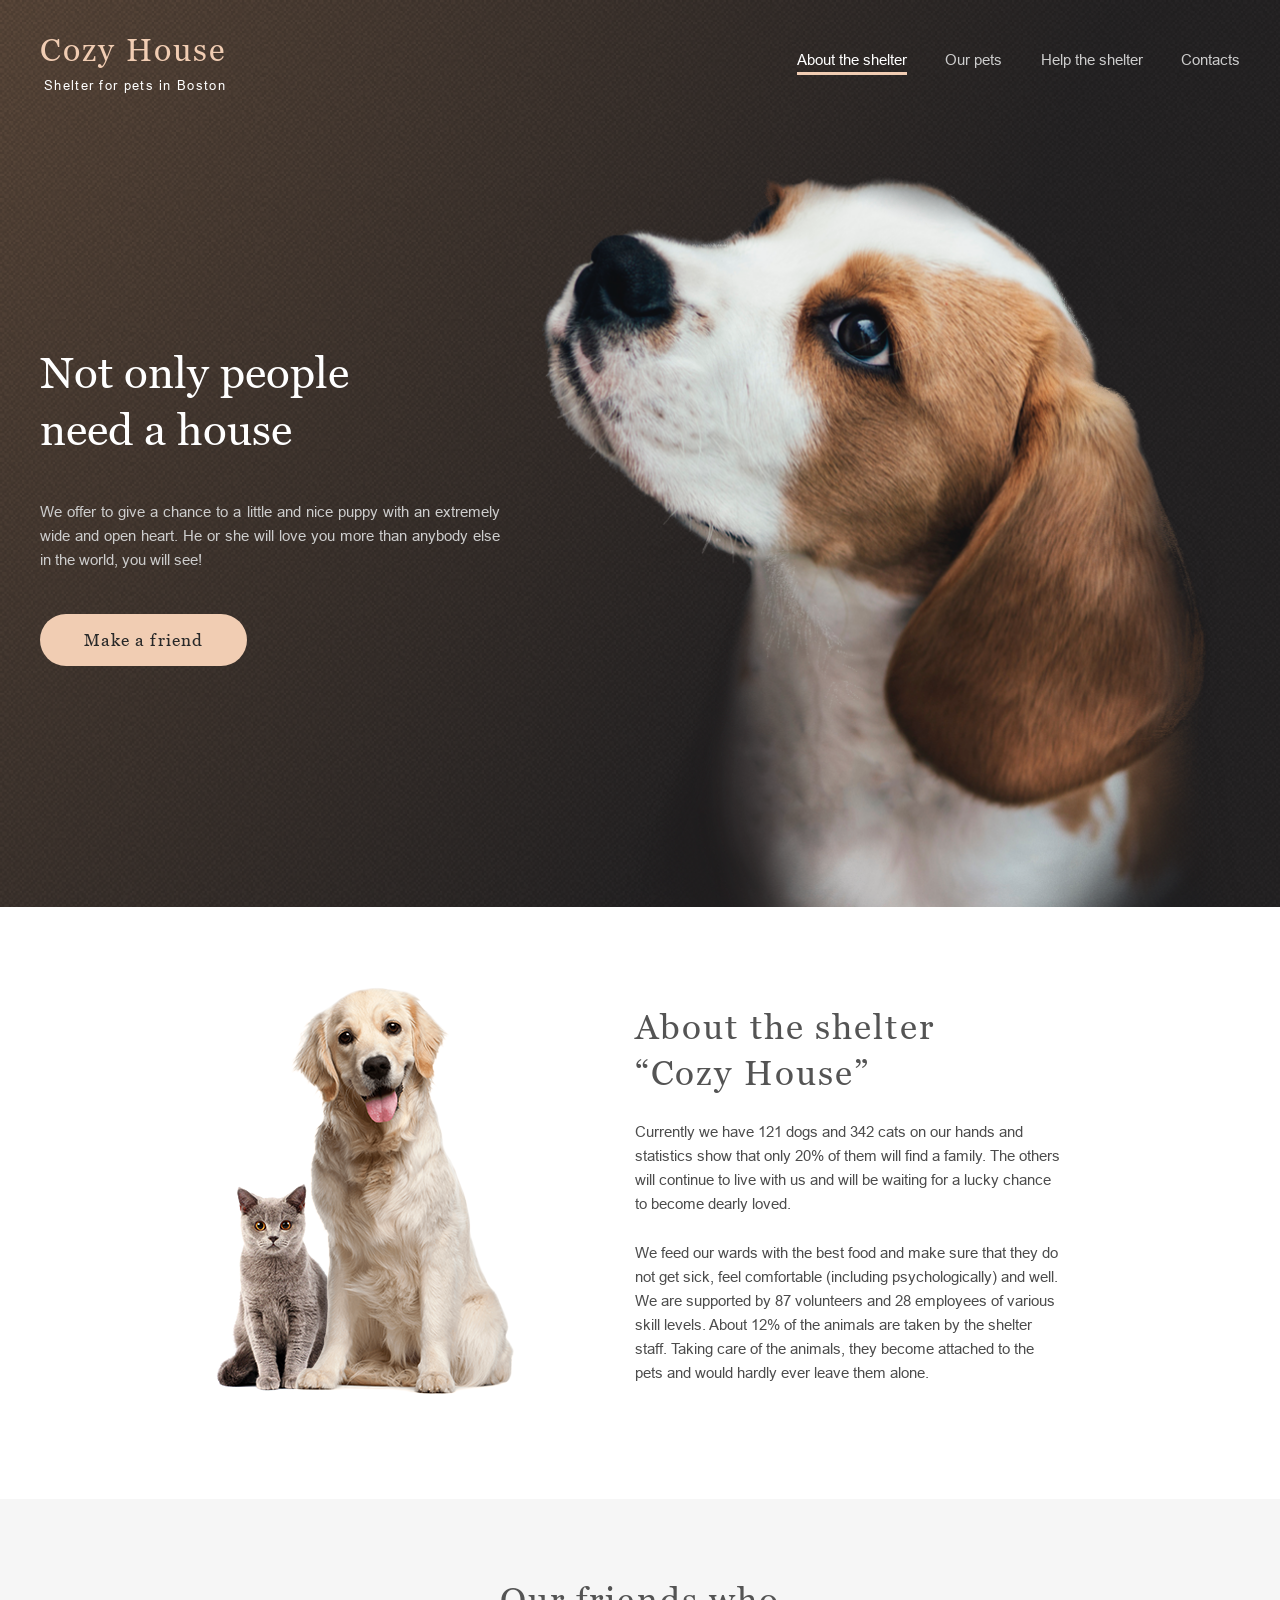
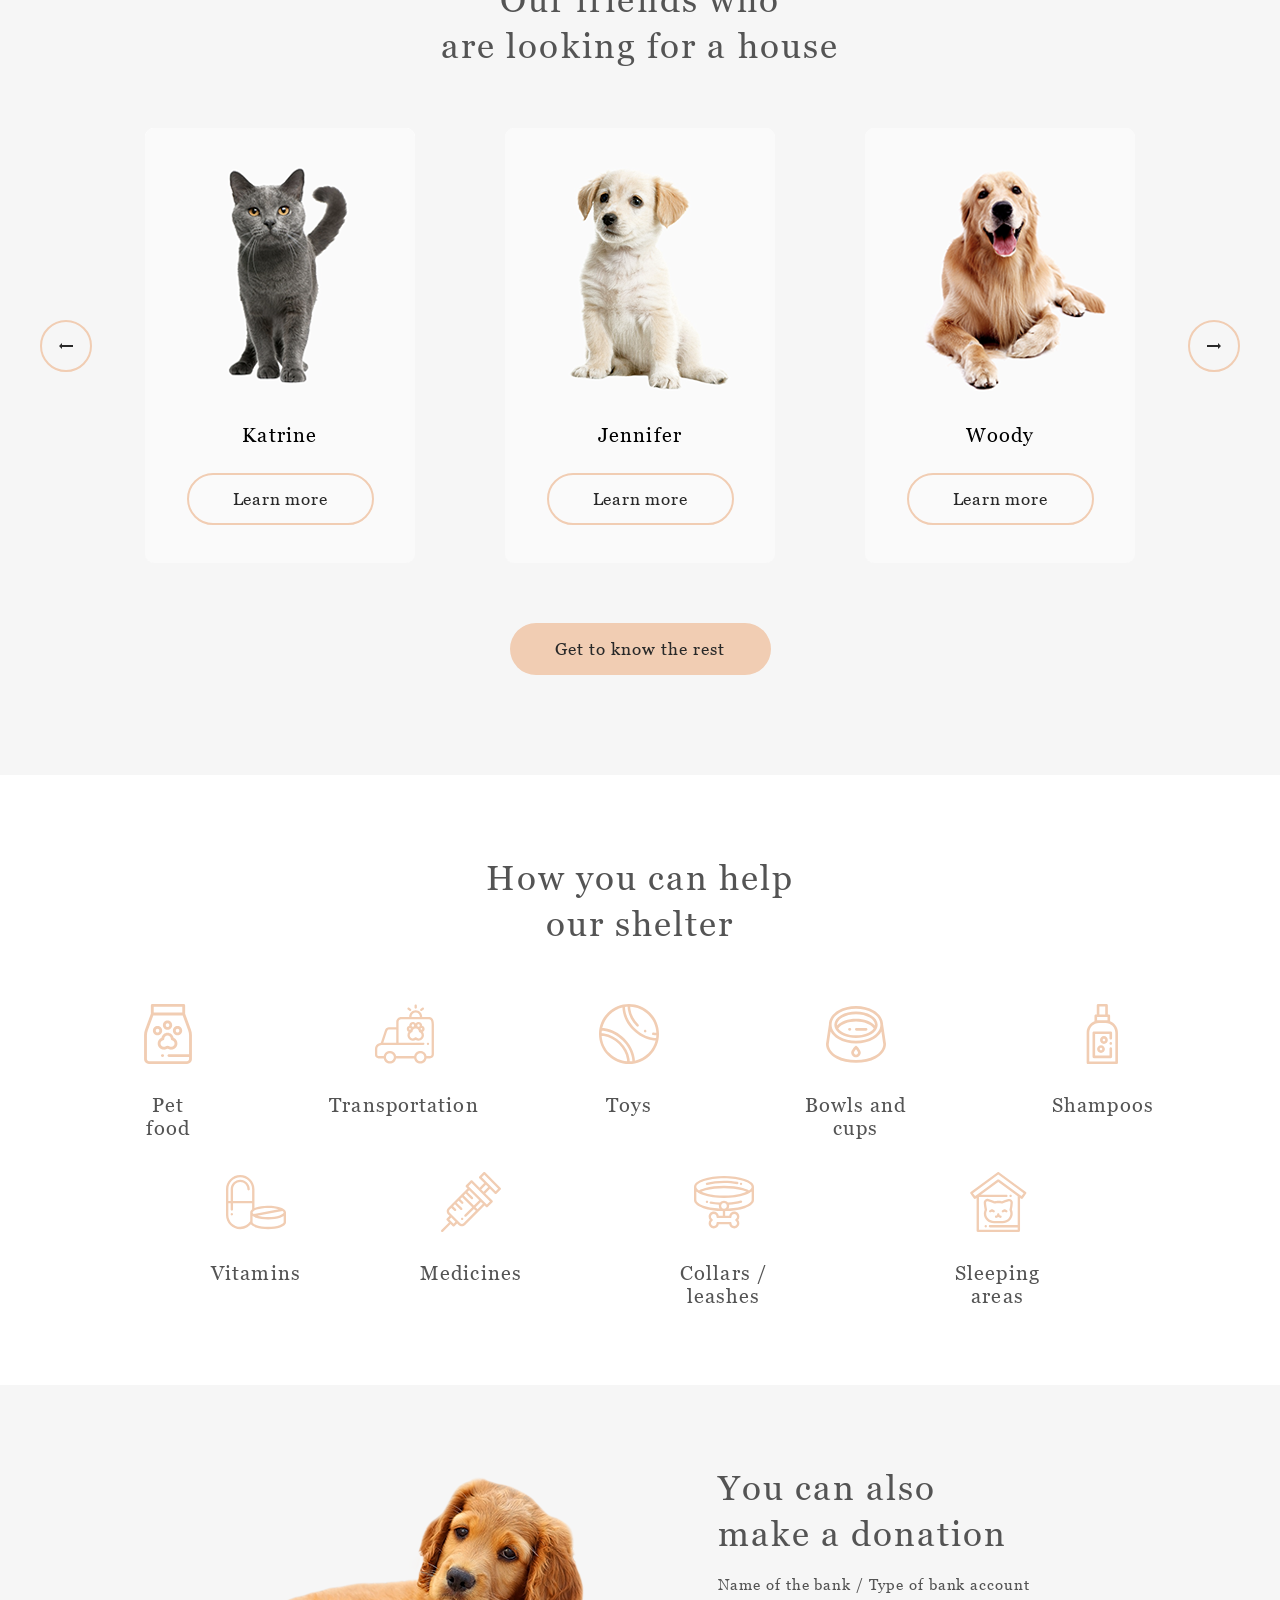
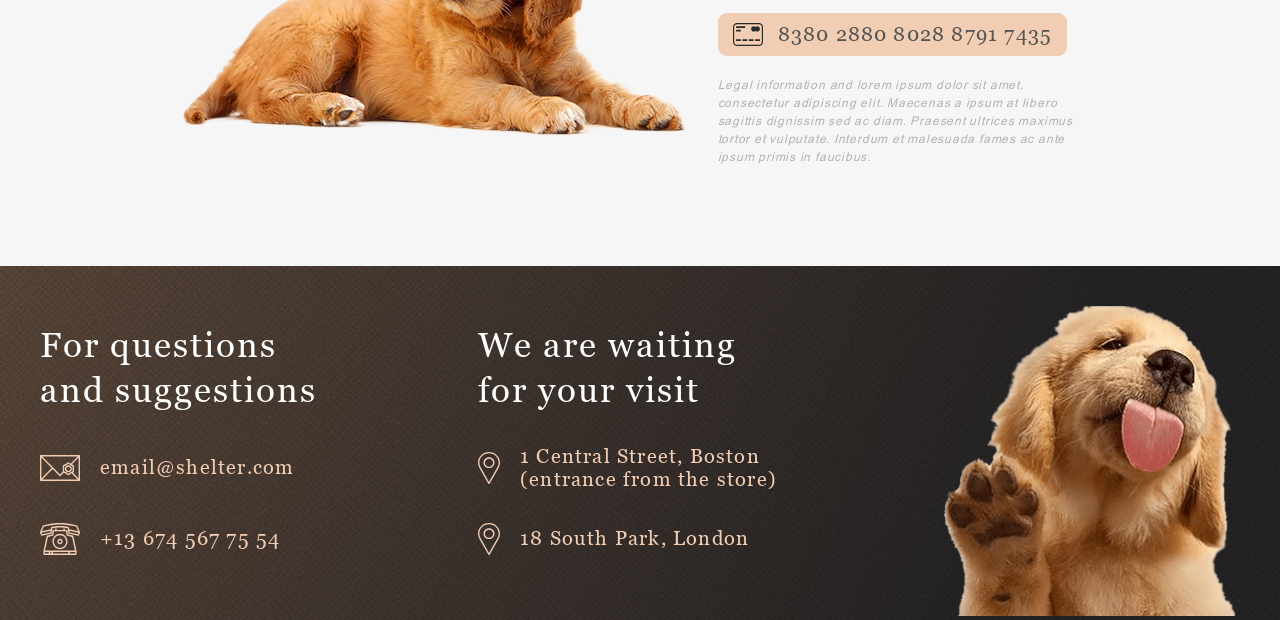
==== commit b22a6d89: "fix: fix img path" ====
--- a/shelter/index.html
+++ b/shelter/index.html
@@ -4,6 +4,7 @@
     <meta charset="UTF-8">
     <meta name="viewport" content="width=device-width, initial-scale=1.0">
     <link rel="stylesheet" href="./css/style.css">
+    <link rel="stylesheet" href="./css/modal.css">
     <link rel="icon" type="image/x-icon" href="./img/pets-svgrepo-com.svg">
     <title>Shelter</title>
 </head>
@@ -131,15 +132,15 @@
             <h3>How you can help our shelter</h3>
             <div class="help__list">
                 <div class="list__item list__item_1">
-                    <img src="../shelter/img/icon-pet-food.svg" alt="icon-pet-food">
+                    <img src="./img/icon-pet-food.svg" alt="icon-pet-food">
                     <h4>Pet food</h4>
                 </div>
                 <div class="list__item list__item_2">
-                    <img src="../shelter/img/icon-transportation.svg" alt="icon-transportation">
+                    <img src="./img/icon-transportation.svg" alt="icon-transportation">
                     <h4>Transportation</h4>
                 </div>
                 <div class="list__item list__item_3">
-                    <img src="../shelter/img/icon-toys.svg" alt="icon-toys">
+                    <img src="./img/icon-toys.svg" alt="icon-toys">
                     <h4>Toys</h4>
                 </div>
                 <div class="list__item list__item_4">
--- a/shelter/css/style.css
+++ b/shelter/css/style.css
@@ -441,26 +441,7 @@
     /* position: absolute; */
     transform: translateX(0%);
     transition: transform 0.5s ease-in-out;
-    
-}
-
-/* body .container .container__pets .pets .pets__slider .slider__pets-block .slider__block:nth-child(1){
-    left: 0px;
-    top: 0;
-    margin-right: 30px;
-}
-
-body .container .container__pets .pets .pets__slider .slider__pets-block .slider__block:nth-child(2){
-    left: 270px;
-    top: 0;
-    margin-right: 30px;
-}
-
-body .container .container__pets .pets .pets__slider .slider__pets-block .slider__block:nth-child(3){
-    left: 540px;
-    top: 0;
-    margin-right: 30px;
-} */
+}
 
 @keyframes hover-slider-block {
     0%   { border: 0px solid rgba(0, 0, 0, 0);;
@@ -824,9 +805,9 @@
         /* justify-content: center; */
     }
 
-    body .container .container__pets .pets .pets__slider .slider__pets-block .slider__block:last-child{
+    /* body .container .container__pets .pets .pets__slider .slider__pets-block .slider__block:last-child{
         display: none;
-    }
+    } */
 
     body .container .container__pets .pets .pets__slider .button__container {
         max-width: 64px;
@@ -923,12 +904,27 @@
         display: flex;
     }
 
+    /* body .container .container__header header::before {
+        content: '';
+        position: fixed;
+        top: 0;
+        left: 0;
+        width: 100vw;
+        height: 100vh;
+        background-color: rgba(0, 0, 0, 0.5);
+        z-index: 1; 
+        scroll-behavior: smooth;
+    } */
+
     body .container .container__header header .header__nav {
         display: block;
         position: absolute;
         right: -320px;
         width: 320px;
+        height: 100%;
+        min-height: 100vh;
         background-color: #292929;
+        z-index: 2;
     }
 
     body .container .container__header header .header__nav ul {
--- a/shelter/css/modal.css
+++ b/shelter/css/modal.css
@@ -0,0 +1,198 @@
+h4 {
+    font-size: 20px;
+    font-weight: 100;
+    letter-spacing: 1.2px;
+    line-height: 23px;
+    font-family: Georgia, 'Times New Roman', Times, serif;
+}
+
+p {
+    font-size: 13px; font-weight: 100;
+    letter-spacing: 0.78px;
+    line-height: 14.3px;
+}
+
+.container__pets {
+    position: relative;
+}
+
+.modal-container {
+   
+    width: 100%;
+    height: 100%;
+    position: fixed;
+    top: 0;
+    left: 0;
+    z-index: 1111111;
+    background-color: rgba(0, 0, 0, 0.5); 
+    display: flex;
+    align-items: center;
+    justify-content: center;
+}
+
+.modal {
+    /* display: grid;
+    grid-template-columns: auto 52px;
+    grid-template-rows: 52px auto; */
+    display: flex;
+    flex-direction: column;
+    max-width: 952px;
+    width: 100%;
+    height: 552px;
+    /* background-color: #fff; */
+    margin: 0;
+
+}
+
+.slider-content {
+    max-width: 900px;
+    width: 100%;
+    height: 500px;
+    background-color: #fff;
+    border-radius: 20px;
+    display: flex;
+    flex-direction: row;
+    gap: 29px;
+}
+
+.image-container {
+    max-width: 500px;
+    width: 100%;
+   
+}
+
+.image-container .image-modal {
+    width: 100%;
+    height: 100%;
+    object-fit: contain;
+    border-radius: 20px;
+}
+
+.text-container {
+    display: flex;
+    flex-direction: column;
+    max-width: 351px;
+    width: 100%;
+    margin-top: 50px;
+    gap: 40px;
+}
+
+.naming {
+    display: flex;
+    flex-direction: column;
+    gap: 10px;
+ }
+
+.naming h3{
+   margin: 0;
+   text-align: left;
+}
+
+.naming h4{
+    margin: 0;
+    /* margin-top: 10px; */
+    /* margin-bottom: 40px; */
+    text-align: left;
+ }
+
+ 
+
+.text-container .add-descr{
+    list-style-type: none;
+    padding: 0;
+    /* margin-bottom: 40px; */
+}
+
+.text-container .add-descr li {
+   color: #F1CDB3;
+}
+
+.text-container .add-descr li span{
+    color: #000000;
+ }
+
+.button-close-modal{
+    background-image: url('../img/modal_close_button.svg');
+    height: 52px;
+    width: 52px;
+    border: none;
+    cursor: pointer;
+    border-radius: 100px;
+    /* grid-column: 2; */
+    margin-right: 10px;
+    align-self: flex-end;
+}
+
+.no-scroll {
+    /* position: relative; */
+    overflow: hidden;
+    z-index: 111111;
+}
+
+.add-descr_point {
+    font-size: 15px;
+    letter-spacing: 0.9px;
+    line-height: 16.5px;
+}
+
+@media (max-width: 1024px){
+    .modal {
+        max-width: 682px;
+    }
+
+    .slider-content{
+        height: 350px;
+        max-width: 630px;
+        gap: 11px;
+        justify-content: space-between;
+    }
+
+    .image-container {
+        max-width: 350px;
+    }
+
+    .text-container {
+        max-width: 260px;
+    }
+}
+
+@media (max-width: 745px){
+    .modal {
+        max-width: 271px;
+    }
+
+    .slider-content{
+        height: fit-content;
+        max-width: 240px;
+        gap: 11px;
+        justify-content: space-between;
+    }
+
+    .image-container {
+       display: none;
+    }
+
+    .text-container {
+        max-width: 240px;
+        padding: 10px;
+        margin-top: 0;
+       
+    }
+
+    .naming {
+        align-items: center;
+    }
+
+    .text-container .add-descr {
+        padding-left: 10px;
+        margin-left: 6px;
+    }
+  
+    .add-descr li {
+        list-style-type: disc;
+    }
+
+    .button-close-modal {
+        margin-right: 0;
+    }
+}
